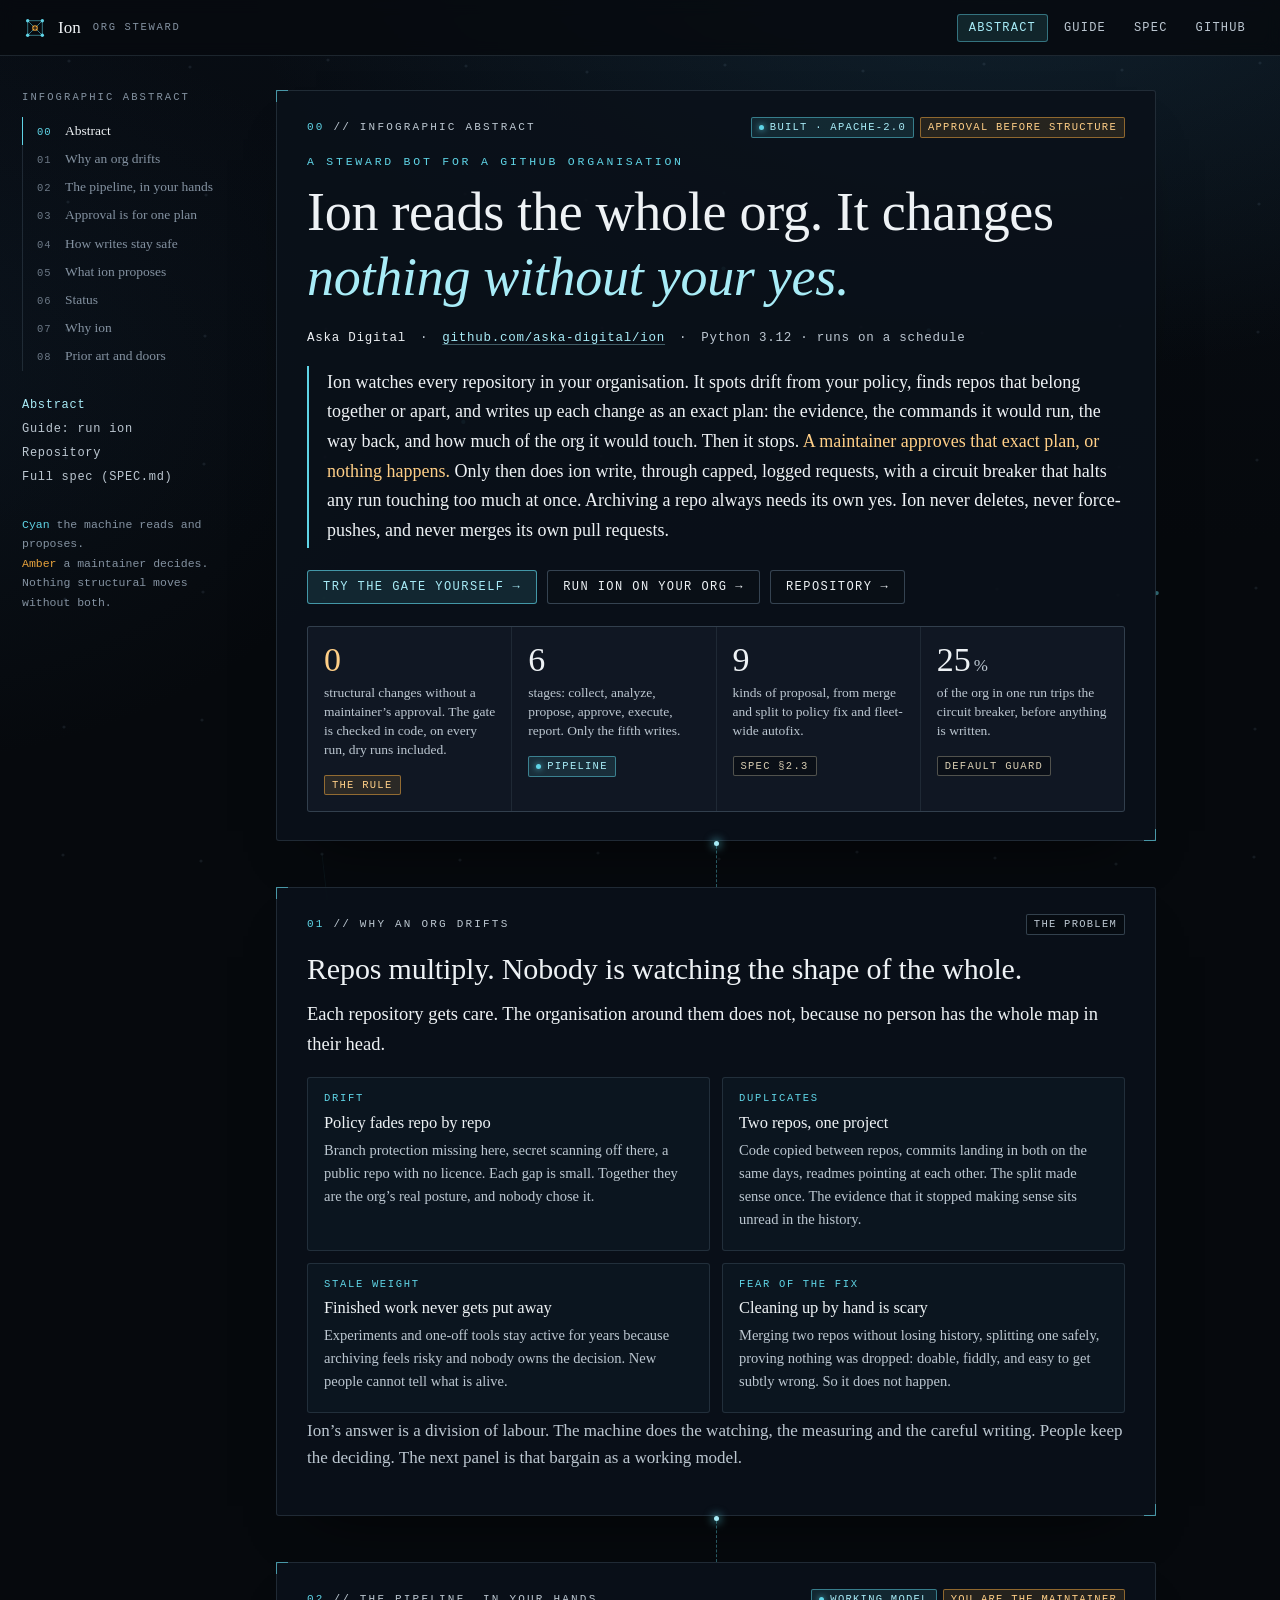
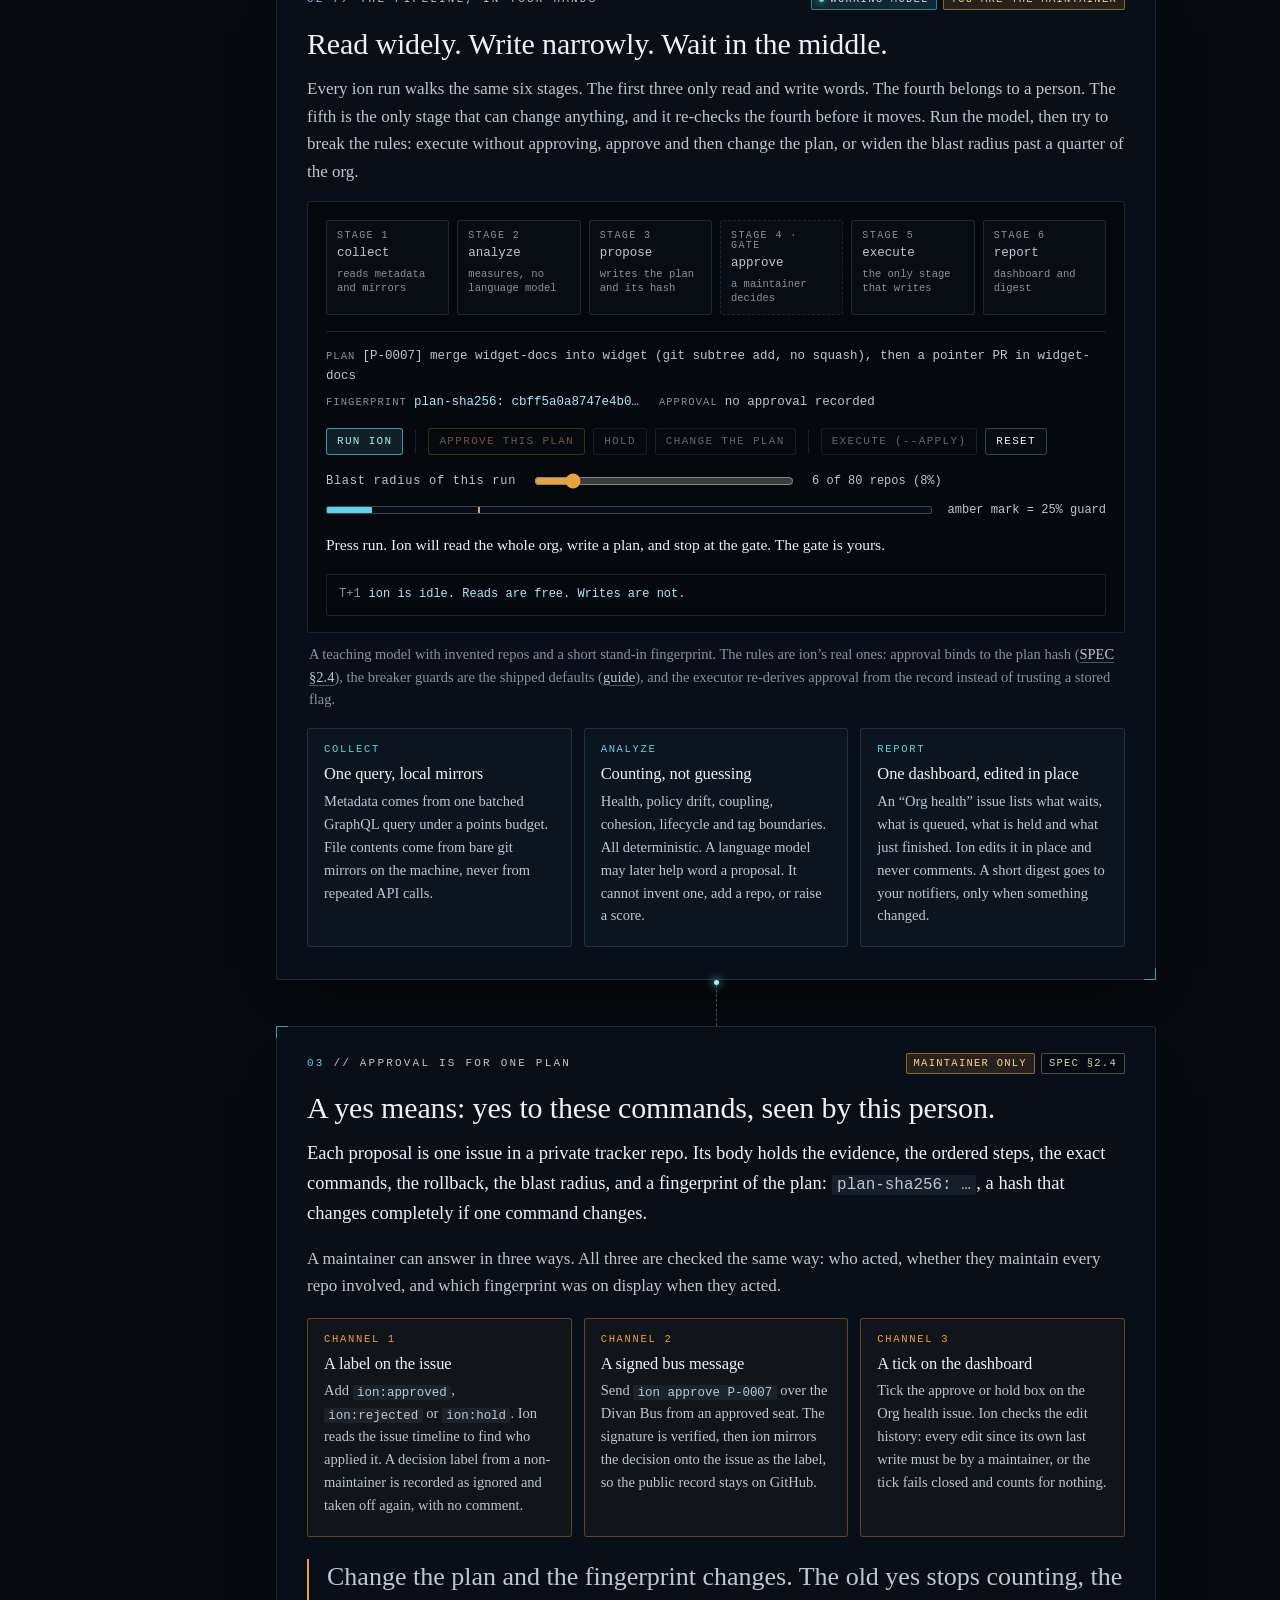
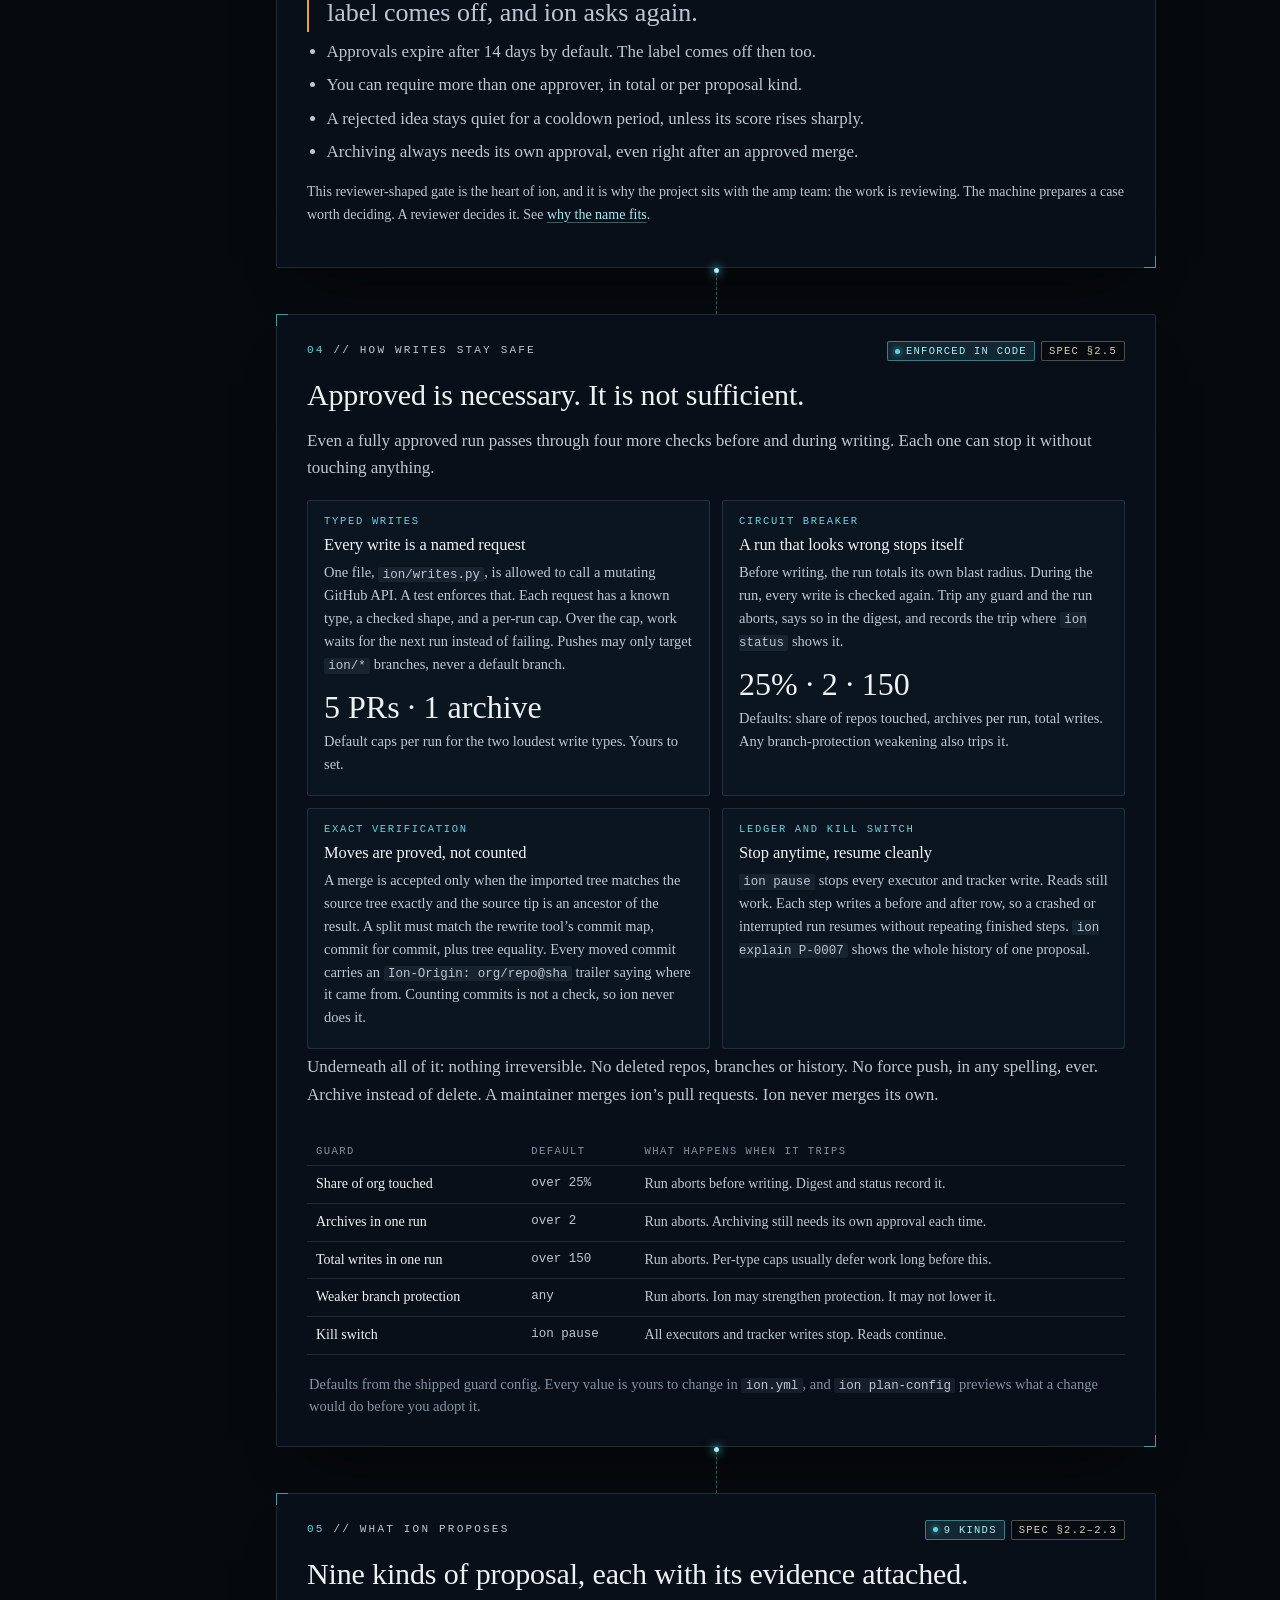
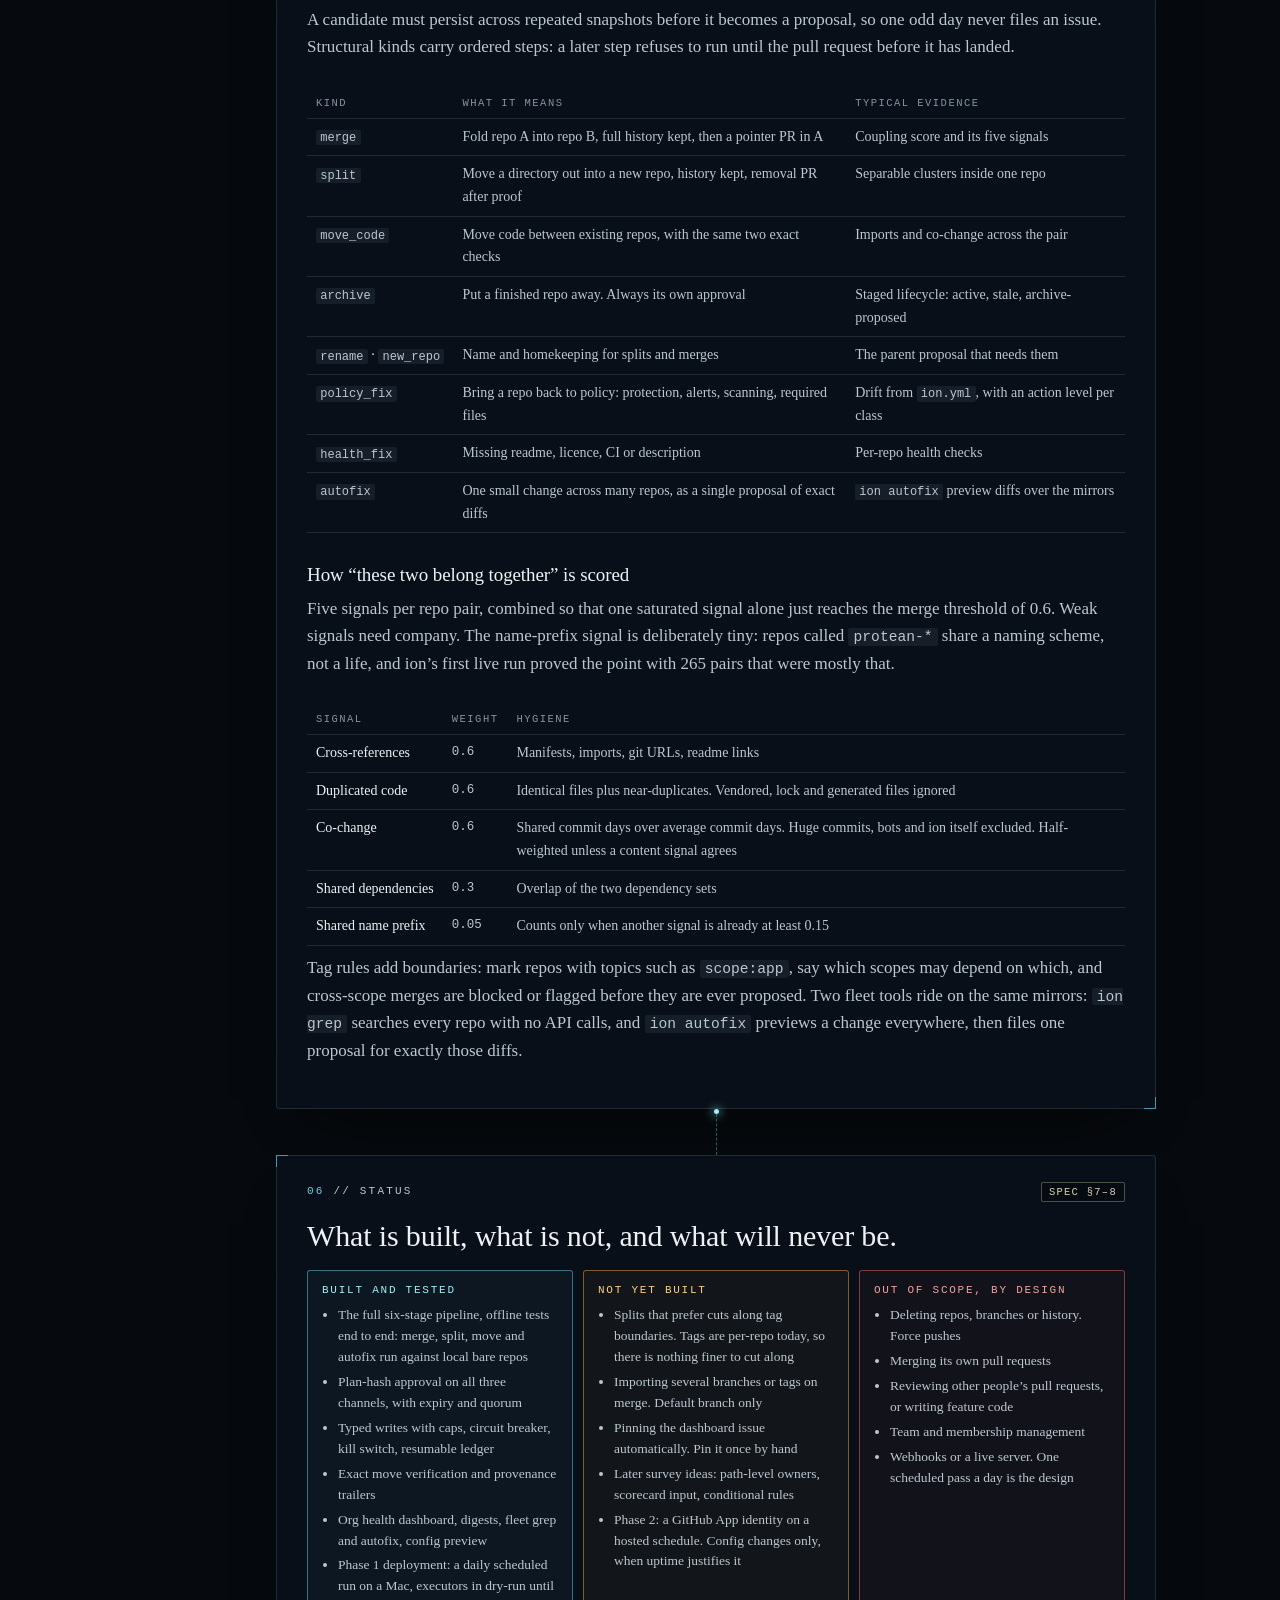
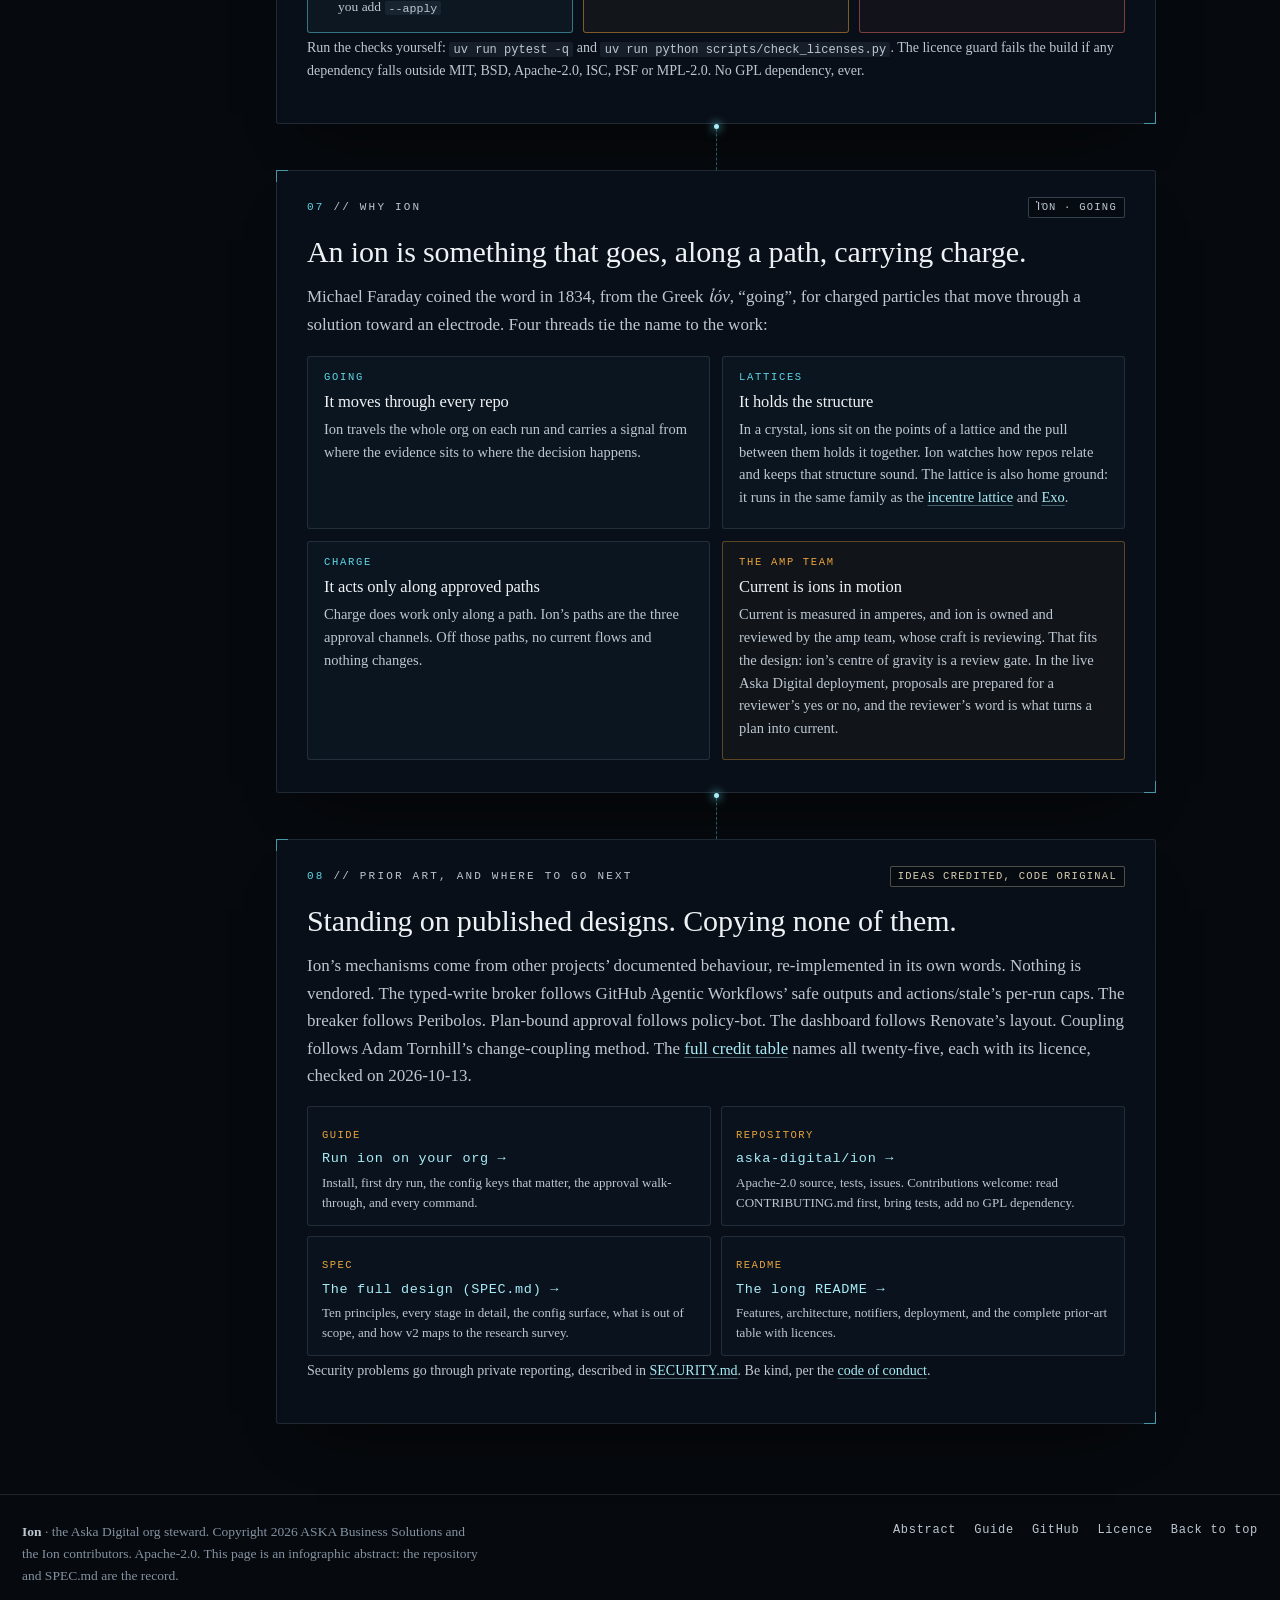
==== site/index.html @ 4c449d7b "Add the ion website and GitHub Pages deployment Infographic abstract with a working model of the app" ====
<!doctype html>
<html lang="en">
<head>
<meta charset="utf-8">
<meta name="viewport" content="width=device-width, initial-scale=1">
<title>Ion reads the whole org. It changes nothing without your yes.</title>
<meta name="description" content="Ion is a steward bot for a GitHub organisation. It watches every repo, spots drift from your policy, and proposes merges, splits and fixes as exact plans. It never changes structure without a maintainer's approval.">
<meta name="theme-color" content="#06090d">
<link rel="icon" href="favicon.svg" type="image/svg+xml">
<link rel="icon" href="favicon-32.png" type="image/png" sizes="32x32">
<link rel="apple-touch-icon" href="apple-touch-icon.png">
<link rel="canonical" href="https://aska-digital.github.io/ion/">
<meta property="og:type" content="website">
<meta property="og:site_name" content="Ion">
<meta property="og:title" content="Ion reads the whole org. It changes nothing without your yes.">
<meta property="og:description" content="A steward bot for a GitHub organisation: it proposes merges, splits and policy fixes as exact, hashed plans, and writes only after a maintainer approves that plan.">
<meta property="og:url" content="https://aska-digital.github.io/ion/">
<meta property="og:image" content="https://aska-digital.github.io/ion/og.png">
<meta property="og:image:width" content="1200">
<meta property="og:image:height" content="630">
<meta property="og:image:alt" content="A lattice of repository nodes with one amber ion at the centre, beside the words: Ion reads the whole org. It changes nothing without your yes. Below, the six stages collect, analyze, propose, approve, execute, report, with approve marked as the maintainer's gate.">
<meta name="twitter:card" content="summary_large_image">
<meta name="twitter:title" content="Ion reads the whole org. It changes nothing without your yes.">
<meta name="twitter:description" content="A steward bot for a GitHub organisation: exact hashed plans, maintainer approval, capped writes, a circuit breaker.">
<meta name="twitter:image" content="https://aska-digital.github.io/ion/og.png">
<meta name="twitter:image:alt" content="A lattice of repository nodes with one amber ion at the centre, beside the words: Ion reads the whole org. It changes nothing without your yes. Below, the six stages collect, analyze, propose, approve, execute, report, with approve marked as the maintainer's gate.">
<script>document.documentElement.className += ' js';</script>
<link rel="stylesheet" href="style.css">
</head>
<body>
<canvas id="lattice" aria-hidden="true"></canvas>
<a class="skip" href="#main">Skip to content</a>
<header class="top"><div class="bar">
  <a class="brand" href="index.html" aria-label="Ion, home">
    <svg width="26" height="26" viewBox="0 0 64 64" aria-hidden="true"><g stroke="#5fd4e6" stroke-width="2.4"><path d="M14 14h36M14 50h36M14 14v36M50 14v36M14 14l18 18M50 14L32 32M14 50l18-18M50 50L32 32" opacity=".55"/></g><g fill="#5fd4e6"><circle cx="14" cy="14" r="4.2"/><circle cx="50" cy="14" r="4.2"/><circle cx="14" cy="50" r="4.2"/><circle cx="50" cy="50" r="4.2"/></g><circle cx="32" cy="32" r="7" fill="#e8a33d"/><path d="M32 27.6v8.8M27.6 32h8.8" stroke="#06090d" stroke-width="2.6" stroke-linecap="round"/></svg>
    <span>Ion</span><small>Org steward</small>
  </a>
  <nav aria-label="Main"><ul>
    <li><a href="index.html" aria-current="page">Abstract</a></li>
    <li><a href="guide.html">Guide</a></li>
    <li><a href="https://github.com/aska-digital/ion/blob/main/SPEC.md">Spec</a></li>
    <li><a href="https://github.com/aska-digital/ion">GitHub</a></li>
  </ul></nav>
</div></header>

<div class="layout">
<aside class="index" data-title="Infographic abstract" data-page="abstract" aria-label="Section index"></aside>
<main id="main" tabindex="-1">

<!-- 00 ABSTRACT -->
<section class="panel hero" id="abstract" data-idx="00" data-short="Abstract">
  <div class="plabel"><b><span class="k">00</span> // Infographic abstract</b><span class="tags"><span class="tag t-built">Built · Apache-2.0</span><span class="tag t-hum">Approval before structure</span></span></div>
  <p class="eyebrow">A steward bot for a GitHub organisation</p>
  <h1>Ion reads the whole org. It changes <em>nothing without your yes.</em></h1>
  <div class="byline"><span class="who">Aska Digital</span><span aria-hidden="true">&middot;</span><a href="https://github.com/aska-digital/ion">github.com/aska-digital/ion</a><span aria-hidden="true">&middot;</span><span>Python 3.12 · runs on a schedule</span></div>
  <p class="abstract">Ion watches every repository in your organisation. It spots drift from your policy, finds repos that belong together or apart, and writes up each change as an exact plan: the evidence, the commands it would run, the way back, and how much of the org it would touch. Then it stops. <span class="hum">A maintainer approves that exact plan, or nothing happens.</span> Only then does ion write, through capped, logged requests, with a circuit breaker that halts any run touching too much at once. Archiving a repo always needs its own yes. Ion never deletes, never force-pushes, and never merges its own pull requests.</p>
  <div class="cta">
    <a class="btn primary" href="#pipeline">Try the gate yourself <span class="arr" aria-hidden="true">&rarr;</span></a>
    <a class="btn" href="guide.html">Run ion on your org <span class="arr" aria-hidden="true">&rarr;</span></a>
    <a class="btn" href="https://github.com/aska-digital/ion">Repository <span class="arr" aria-hidden="true">&rarr;</span></a>
  </div>
  <div class="stats" aria-label="Ion in numbers">
    <div class="stat hl"><div class="v">0</div><div class="l">structural changes without a maintainer&rsquo;s approval. The gate is checked in code, on every run, dry runs included.</div><div class="src"><span class="tag t-hum">The rule</span></div></div>
    <div class="stat"><div class="v">6</div><div class="l">stages: collect, analyze, propose, approve, execute, report. Only the fifth writes.</div><div class="src"><span class="tag t-built">Pipeline</span></div></div>
    <div class="stat"><div class="v">9</div><div class="l">kinds of proposal, from merge and split to policy fix and fleet-wide autofix.</div><div class="src"><span class="tag t-spec">SPEC §2.3</span></div></div>
    <div class="stat"><div class="v">25<small>%</small></div><div class="l">of the org in one run trips the circuit breaker, before anything is written.</div><div class="src"><span class="tag t-spec">Default guard</span></div></div>
  </div>
</section>
<div class="link" aria-hidden="true"><i></i></div>

<!-- 01 PROBLEM -->
<section class="panel reveal" id="problem" data-idx="01" data-short="Why an org drifts">
  <div class="plabel"><b><span class="k">01</span> // Why an org drifts</b><span class="tags"><span class="tag">The problem</span></span></div>
  <h2>Repos multiply. Nobody is watching the shape of the whole.</h2>
  <p class="lede">Each repository gets care. The organisation around them does not, because no person has the whole map in their head.</p>
  <div class="cards">
    <article class="card"><p class="ck">Drift</p><h3>Policy fades repo by repo</h3><p>Branch protection missing here, secret scanning off there, a public repo with no licence. Each gap is small. Together they are the org&rsquo;s real posture, and nobody chose it.</p></article>
    <article class="card"><p class="ck">Duplicates</p><h3>Two repos, one project</h3><p>Code copied between repos, commits landing in both on the same days, readmes pointing at each other. The split made sense once. The evidence that it stopped making sense sits unread in the history.</p></article>
    <article class="card"><p class="ck">Stale weight</p><h3>Finished work never gets put away</h3><p>Experiments and one-off tools stay active for years because archiving feels risky and nobody owns the decision. New people cannot tell what is alive.</p></article>
    <article class="card"><p class="ck">Fear of the fix</p><h3>Cleaning up by hand is scary</h3><p>Merging two repos without losing history, splitting one safely, proving nothing was dropped: doable, fiddly, and easy to get subtly wrong. So it does not happen.</p></article>
  </div>
  <p>Ion&rsquo;s answer is a division of labour. The machine does the watching, the measuring and the careful writing. People keep the deciding. The next panel is that bargain as a working model.</p>
</section>
<div class="link" aria-hidden="true"><i></i></div>

<!-- 02 PIPELINE -->
<section class="panel reveal" id="pipeline" data-idx="02" data-short="The pipeline, in your hands">
  <div class="plabel"><b><span class="k">02</span> // The pipeline, in your hands</b><span class="tags"><span class="tag t-built">Working model</span><span class="tag t-hum">You are the maintainer</span></span></div>
  <h2>Read widely. Write narrowly. Wait in the middle.</h2>
  <p>Every ion run walks the same six stages. The first three only read and write words. The fourth belongs to a person. The fifth is the only stage that can change anything, and it re-checks the fourth before it moves. Run the model, then try to break the rules: execute without approving, approve and then change the plan, or widen the blast radius past a quarter of the org.</p>

  <div class="sim" id="sim">
    <div class="stages" role="img" aria-label="Six stages: collect, analyze, propose, approve (the maintainer's gate), execute, report.">
      <div class="stage"><div class="sn">Stage 1</div><div class="st-name">collect</div><div class="ss" data-idle="reads metadata and mirrors">reads metadata and mirrors</div></div>
      <div class="stage"><div class="sn">Stage 2</div><div class="st-name">analyze</div><div class="ss" data-idle="measures, no language model">measures, no language model</div></div>
      <div class="stage"><div class="sn">Stage 3</div><div class="st-name">propose</div><div class="ss" data-idle="writes the plan and its hash">writes the plan and its hash</div></div>
      <div class="stage gate"><div class="sn">Stage 4 · gate</div><div class="st-name">approve</div><div class="ss" data-idle="a maintainer decides">a maintainer decides</div></div>
      <div class="stage"><div class="sn">Stage 5</div><div class="st-name">execute</div><div class="ss" data-idle="the only stage that writes">the only stage that writes</div></div>
      <div class="stage"><div class="sn">Stage 6</div><div class="st-name">report</div><div class="ss" data-idle="dashboard and digest">dashboard and digest</div></div>
    </div>

    <div class="planline">
      <span><b>Plan</b><span id="sim-plan">none yet</span></span>
    </div>
    <div class="planline" style="border-top:0;margin-top:6px;padding-top:0">
      <span><b>Fingerprint</b><span class="hash" id="sim-hash">plan-sha256: …</span></span>
      <span><b>Approval</b><span id="sim-approved">no approval recorded</span></span>
    </div>

    <div class="controls">
      <button class="btn primary small" type="button" id="b-run">Run ion</button>
      <span class="sep" aria-hidden="true"></span>
      <button class="btn hum small" type="button" id="b-approve">Approve this plan</button>
      <button class="btn small" type="button" id="b-hold">Hold</button>
      <button class="btn small" type="button" id="b-replan">Change the plan</button>
      <span class="sep" aria-hidden="true"></span>
      <button class="btn small" type="button" id="b-execute">Execute (--apply)</button>
      <button class="btn small" type="button" id="b-reset">Reset</button>
    </div>

    <div class="blast">
      <label for="sim-blast">Blast radius of this run</label>
      <input type="range" id="sim-blast" min="1" max="40" step="1" value="6" aria-describedby="sim-blastval">
      <span id="sim-blastval">6 of 80 repos (8%)</span>
      <div class="meter" id="sim-meter" role="img" aria-label="Meter: share of the org this run would touch. The amber mark is the 25 percent circuit-breaker guard."><i id="sim-meterfill"></i><span class="mark" style="left:25%"></span></div>
      <span>amber mark = 25% guard</span>
    </div>

    <p class="verdict" id="sim-verdict" aria-live="polite"></p>
    <div class="log" id="sim-log" aria-label="Model run log"></div>
  </div>
  <p class="cap">A teaching model with invented repos and a short stand-in fingerprint. The rules are ion&rsquo;s real ones: approval binds to the plan hash (<a href="https://github.com/aska-digital/ion/blob/main/SPEC.md">SPEC §2.4</a>), the breaker guards are the shipped defaults (<a href="guide.html#config">guide</a>), and the executor re-derives approval from the record instead of trusting a stored flag.</p>

  <div class="cards c3">
    <article class="card"><p class="ck">Collect</p><h3>One query, local mirrors</h3><p>Metadata comes from one batched GraphQL query under a points budget. File contents come from bare git mirrors on the machine, never from repeated API calls.</p></article>
    <article class="card"><p class="ck">Analyze</p><h3>Counting, not guessing</h3><p>Health, policy drift, coupling, cohesion, lifecycle and tag boundaries. All deterministic. A language model may later help word a proposal. It cannot invent one, add a repo, or raise a score.</p></article>
    <article class="card"><p class="ck">Report</p><h3>One dashboard, edited in place</h3><p>An &ldquo;Org health&rdquo; issue lists what waits, what is queued, what is held and what just finished. Ion edits it in place and never comments. A short digest goes to your notifiers, only when something changed.</p></article>
  </div>
</section>
<div class="link" aria-hidden="true"><i></i></div>

<!-- 03 APPROVAL -->
<section class="panel reveal" id="approval" data-idx="03" data-short="Approval is for one plan">
  <div class="plabel"><b><span class="k">03</span> // Approval is for one plan</b><span class="tags"><span class="tag t-hum">Maintainer only</span><span class="tag t-spec">SPEC §2.4</span></span></div>
  <h2>A yes means: yes to these commands, seen by this person.</h2>
  <p class="lede">Each proposal is one issue in a private tracker repo. Its body holds the evidence, the ordered steps, the exact commands, the rollback, the blast radius, and a fingerprint of the plan: <code>plan-sha256: …</code>, a hash that changes completely if one command changes.</p>
  <p>A maintainer can answer in three ways. All three are checked the same way: who acted, whether they maintain every repo involved, and which fingerprint was on display when they acted.</p>
  <div class="cards c3">
    <article class="card hum"><p class="ck">Channel 1</p><h3>A label on the issue</h3><p>Add <code>ion:approved</code>, <code>ion:rejected</code> or <code>ion:hold</code>. Ion reads the issue timeline to find who applied it. A decision label from a non-maintainer is recorded as ignored and taken off again, with no comment.</p></article>
    <article class="card hum"><p class="ck">Channel 2</p><h3>A signed bus message</h3><p>Send <code>ion approve P-0007</code> over the Divan Bus from an approved seat. The signature is verified, then ion mirrors the decision onto the issue as the label, so the public record stays on GitHub.</p></article>
    <article class="card hum"><p class="ck">Channel 3</p><h3>A tick on the dashboard</h3><p>Tick the approve or hold box on the Org health issue. Ion checks the edit history: every edit since its own last write must be by a maintainer, or the tick fails closed and counts for nothing.</p></article>
  </div>
  <p class="pull">Change the plan and the fingerprint changes. The old yes stops counting, the label comes off, and ion asks again.</p>
  <ul class="plain">
    <li>Approvals expire after 14 days by default. The label comes off then too.</li>
    <li>You can require more than one approver, in total or per proposal kind.</li>
    <li>A rejected idea stays quiet for a cooldown period, unless its score rises sharply.</li>
    <li>Archiving always needs its own approval, even right after an approved merge.</li>
  </ul>
  <p class="note">This reviewer-shaped gate is the heart of ion, and it is why the project sits with the amp team: the work is reviewing. The machine prepares a case worth deciding. A reviewer decides it. See <a href="#name">why the name fits</a>.</p>
</section>
<div class="link" aria-hidden="true"><i></i></div>

<!-- 04 SAFETY -->
<section class="panel reveal" id="safety" data-idx="04" data-short="How writes stay safe">
  <div class="plabel"><b><span class="k">04</span> // How writes stay safe</b><span class="tags"><span class="tag t-built">Enforced in code</span><span class="tag t-spec">SPEC §2.5</span></span></div>
  <h2>Approved is necessary. It is not sufficient.</h2>
  <p>Even a fully approved run passes through four more checks before and during writing. Each one can stop it without touching anything.</p>
  <div class="cards">
    <article class="card"><p class="ck">Typed writes</p><h3>Every write is a named request</h3><p>One file, <code>ion/writes.py</code>, is allowed to call a mutating GitHub API. A test enforces that. Each request has a known type, a checked shape, and a per-run cap. Over the cap, work waits for the next run instead of failing. Pushes may only target <code>ion/*</code> branches, never a default branch.</p><p class="big">5 PRs · 1 archive</p><p>Default caps per run for the two loudest write types. Yours to set.</p></article>
    <article class="card"><p class="ck">Circuit breaker</p><h3>A run that looks wrong stops itself</h3><p>Before writing, the run totals its own blast radius. During the run, every write is checked again. Trip any guard and the run aborts, says so in the digest, and records the trip where <code>ion status</code> shows it.</p><p class="big">25% · 2 · 150</p><p>Defaults: share of repos touched, archives per run, total writes. Any branch-protection weakening also trips it.</p></article>
    <article class="card"><p class="ck">Exact verification</p><h3>Moves are proved, not counted</h3><p>A merge is accepted only when the imported tree matches the source tree exactly and the source tip is an ancestor of the result. A split must match the rewrite tool&rsquo;s commit map, commit for commit, plus tree equality. Every moved commit carries an <code>Ion-Origin: org/repo@sha</code> trailer saying where it came from. Counting commits is not a check, so ion never does it.</p></article>
    <article class="card"><p class="ck">Ledger and kill switch</p><h3>Stop anytime, resume cleanly</h3><p><code>ion pause</code> stops every executor and tracker write. Reads still work. Each step writes a before and after row, so a crashed or interrupted run resumes without repeating finished steps. <code>ion explain P-0007</code> shows the whole history of one proposal.</p></article>
  </div>
  <p>Underneath all of it: nothing irreversible. No deleted repos, branches or history. No force push, in any spelling, ever. Archive instead of delete. A maintainer merges ion&rsquo;s pull requests. Ion never merges its own.</p>
  <div class="scrollx"><table class="tb">
    <thead><tr><th>Guard</th><th>Default</th><th>What happens when it trips</th></tr></thead>
    <tbody>
      <tr><td>Share of org touched</td><td class="num">over 25%</td><td>Run aborts before writing. Digest and status record it.</td></tr>
      <tr><td>Archives in one run</td><td class="num">over 2</td><td>Run aborts. Archiving still needs its own approval each time.</td></tr>
      <tr><td>Total writes in one run</td><td class="num">over 150</td><td>Run aborts. Per-type caps usually defer work long before this.</td></tr>
      <tr><td>Weaker branch protection</td><td class="num">any</td><td>Run aborts. Ion may strengthen protection. It may not lower it.</td></tr>
      <tr><td>Kill switch</td><td class="num">ion pause</td><td>All executors and tracker writes stop. Reads continue.</td></tr>
    </tbody>
  </table></div>
  <p class="cap">Defaults from the shipped guard config. Every value is yours to change in <code>ion.yml</code>, and <code>ion plan-config</code> previews what a change would do before you adopt it.</p>
</section>
<div class="link" aria-hidden="true"><i></i></div>

<!-- 05 PROPOSALS -->
<section class="panel reveal" id="proposals" data-idx="05" data-short="What ion proposes">
  <div class="plabel"><b><span class="k">05</span> // What ion proposes</b><span class="tags"><span class="tag t-built">9 kinds</span><span class="tag t-spec">SPEC §2.2–2.3</span></span></div>
  <h2>Nine kinds of proposal, each with its evidence attached.</h2>
  <p>A candidate must persist across repeated snapshots before it becomes a proposal, so one odd day never files an issue. Structural kinds carry ordered steps: a later step refuses to run until the pull request before it has landed.</p>
  <div class="scrollx"><table class="tb">
    <thead><tr><th>Kind</th><th>What it means</th><th>Typical evidence</th></tr></thead>
    <tbody>
      <tr><td><code>merge</code></td><td>Fold repo A into repo B, full history kept, then a pointer PR in A</td><td>Coupling score and its five signals</td></tr>
      <tr><td><code>split</code></td><td>Move a directory out into a new repo, history kept, removal PR after proof</td><td>Separable clusters inside one repo</td></tr>
      <tr><td><code>move_code</code></td><td>Move code between existing repos, with the same two exact checks</td><td>Imports and co-change across the pair</td></tr>
      <tr><td><code>archive</code></td><td>Put a finished repo away. Always its own approval</td><td>Staged lifecycle: active, stale, archive-proposed</td></tr>
      <tr><td><code>rename</code> · <code>new_repo</code></td><td>Name and homekeeping for splits and merges</td><td>The parent proposal that needs them</td></tr>
      <tr><td><code>policy_fix</code></td><td>Bring a repo back to policy: protection, alerts, scanning, required files</td><td>Drift from <code>ion.yml</code>, with an action level per class</td></tr>
      <tr><td><code>health_fix</code></td><td>Missing readme, licence, CI or description</td><td>Per-repo health checks</td></tr>
      <tr><td><code>autofix</code></td><td>One small change across many repos, as a single proposal of exact diffs</td><td><code>ion autofix</code> preview diffs over the mirrors</td></tr>
    </tbody>
  </table></div>
  <h3>How &ldquo;these two belong together&rdquo; is scored</h3>
  <p>Five signals per repo pair, combined so that one saturated signal alone just reaches the merge threshold of 0.6. Weak signals need company. The name-prefix signal is deliberately tiny: repos called <code>protean-*</code> share a naming scheme, not a life, and ion&rsquo;s first live run proved the point with 265 pairs that were mostly that.</p>
  <div class="scrollx"><table class="tb">
    <thead><tr><th>Signal</th><th>Weight</th><th>Hygiene</th></tr></thead>
    <tbody>
      <tr><td>Cross-references</td><td class="num">0.6</td><td>Manifests, imports, git URLs, readme links</td></tr>
      <tr><td>Duplicated code</td><td class="num">0.6</td><td>Identical files plus near-duplicates. Vendored, lock and generated files ignored</td></tr>
      <tr><td>Co-change</td><td class="num">0.6</td><td>Shared commit days over average commit days. Huge commits, bots and ion itself excluded. Half-weighted unless a content signal agrees</td></tr>
      <tr><td>Shared dependencies</td><td class="num">0.3</td><td>Overlap of the two dependency sets</td></tr>
      <tr><td>Shared name prefix</td><td class="num">0.05</td><td>Counts only when another signal is already at least 0.15</td></tr>
    </tbody>
  </table></div>
  <p>Tag rules add boundaries: mark repos with topics such as <code>scope:app</code>, say which scopes may depend on which, and cross-scope merges are blocked or flagged before they are ever proposed. Two fleet tools ride on the same mirrors: <code>ion grep</code> searches every repo with no API calls, and <code>ion autofix</code> previews a change everywhere, then files one proposal for exactly those diffs.</p>
</section>
<div class="link" aria-hidden="true"><i></i></div>

<!-- 06 STATUS -->
<section class="panel reveal" id="status" data-idx="06" data-short="Status">
  <div class="plabel"><b><span class="k">06</span> // Status</b><span class="tags"><span class="tag t-spec">SPEC §7–8</span></span></div>
  <h2>What is built, what is not, and what will never be.</h2>
  <div class="status">
    <div class="st k"><h3>Built and tested</h3><ul>
      <li>The full six-stage pipeline, offline tests end to end: merge, split, move and autofix run against local bare repos</li>
      <li>Plan-hash approval on all three channels, with expiry and quorum</li>
      <li>Typed writes with caps, circuit breaker, kill switch, resumable ledger</li>
      <li>Exact move verification and provenance trailers</li>
      <li>Org health dashboard, digests, fleet grep and autofix, config preview</li>
      <li>Phase 1 deployment: a daily scheduled run on a Mac, executors in dry-run until you add <code>--apply</code></li>
    </ul></div>
    <div class="st o"><h3>Not yet built</h3><ul>
      <li>Splits that prefer cuts along tag boundaries. Tags are per-repo today, so there is nothing finer to cut along</li>
      <li>Importing several branches or tags on merge. Default branch only</li>
      <li>Pinning the dashboard issue automatically. Pin it once by hand</li>
      <li>Later survey ideas: path-level owners, scorecard input, conditional rules</li>
      <li>Phase 2: a GitHub App identity on a hosted schedule. Config changes only, when uptime justifies it</li>
    </ul></div>
    <div class="st n"><h3>Out of scope, by design</h3><ul>
      <li>Deleting repos, branches or history. Force pushes</li>
      <li>Merging its own pull requests</li>
      <li>Reviewing other people&rsquo;s pull requests, or writing feature code</li>
      <li>Team and membership management</li>
      <li>Webhooks or a live server. One scheduled pass a day is the design</li>
    </ul></div>
  </div>
  <p class="note">Run the checks yourself: <code>uv run pytest -q</code> and <code>uv run python scripts/check_licenses.py</code>. The licence guard fails the build if any dependency falls outside MIT, BSD, Apache-2.0, ISC, PSF or MPL-2.0. No GPL dependency, ever.</p>
</section>
<div class="link" aria-hidden="true"><i></i></div>

<!-- 07 NAME -->
<section class="panel reveal" id="name" data-idx="07" data-short="Why ion">
  <div class="plabel"><b><span class="k">07</span> // Why ion</b><span class="tags"><span class="tag"> ἰόν · going</span></span></div>
  <h2>An ion is something that goes, along a path, carrying charge.</h2>
  <p>Michael Faraday coined the word in 1834, from the Greek <em>ἰόν</em>, &ldquo;going&rdquo;, for charged particles that move through a solution toward an electrode. Four threads tie the name to the work:</p>
  <div class="cards">
    <article class="card"><p class="ck">Going</p><h3>It moves through every repo</h3><p>Ion travels the whole org on each run and carries a signal from where the evidence sits to where the decision happens.</p></article>
    <article class="card"><p class="ck">Lattices</p><h3>It holds the structure</h3><p>In a crystal, ions sit on the points of a lattice and the pull between them holds it together. Ion watches how repos relate and keeps that structure sound. The lattice is also home ground: it runs in the same family as the <a href="https://aska-digital.github.io/incentre-lattice/">incentre lattice</a> and <a href="https://github.com/aska-digital/exo">Exo</a>.</p></article>
    <article class="card"><p class="ck">Charge</p><h3>It acts only along approved paths</h3><p>Charge does work only along a path. Ion&rsquo;s paths are the three approval channels. Off those paths, no current flows and nothing changes.</p></article>
    <article class="card hum"><p class="ck">The amp team</p><h3>Current is ions in motion</h3><p>Current is measured in amperes, and ion is owned and reviewed by the amp team, whose craft is reviewing. That fits the design: ion&rsquo;s centre of gravity is a review gate. In the live Aska Digital deployment, proposals are prepared for a reviewer&rsquo;s yes or no, and the reviewer&rsquo;s word is what turns a plan into current.</p></article>
  </div>
</section>
<div class="link" aria-hidden="true"><i></i></div>

<!-- 08 CREDITS + DOORS -->
<section class="panel reveal" id="credits" data-idx="08" data-short="Prior art and doors">
  <div class="plabel"><b><span class="k">08</span> // Prior art, and where to go next</b><span class="tags"><span class="tag t-spec">Ideas credited, code original</span></span></div>
  <h2>Standing on published designs. Copying none of them.</h2>
  <p>Ion&rsquo;s mechanisms come from other projects&rsquo; documented behaviour, re-implemented in its own words. Nothing is vendored. The typed-write broker follows GitHub Agentic Workflows&rsquo; safe outputs and actions/stale&rsquo;s per-run caps. The breaker follows Peribolos. Plan-bound approval follows policy-bot. The dashboard follows Renovate&rsquo;s layout. Coupling follows Adam Tornhill&rsquo;s change-coupling method. The <a href="https://github.com/aska-digital/ion#prior-art-and-credits">full credit table</a> names all twenty-five, each with its licence, checked on 2026-10-13.</p>
  <div class="doors">
    <a class="door" href="guide.html"><span class="n">GUIDE</span><span class="t">Run ion on your org →</span><span class="d">Install, first dry run, the config keys that matter, the approval walk-through, and every command.</span></a>
    <a class="door" href="https://github.com/aska-digital/ion"><span class="n">REPOSITORY</span><span class="t">aska-digital/ion →</span><span class="d">Apache-2.0 source, tests, issues. Contributions welcome: read CONTRIBUTING.md first, bring tests, add no GPL dependency.</span></a>
    <a class="door" href="https://github.com/aska-digital/ion/blob/main/SPEC.md"><span class="n">SPEC</span><span class="t">The full design (SPEC.md) →</span><span class="d">Ten principles, every stage in detail, the config surface, what is out of scope, and how v2 maps to the research survey.</span></a>
    <a class="door" href="https://github.com/aska-digital/ion/blob/main/README.md"><span class="n">README</span><span class="t">The long README →</span><span class="d">Features, architecture, notifiers, deployment, and the complete prior-art table with licences.</span></a>
  </div>
  <p class="note">Security problems go through private reporting, described in <a href="https://github.com/aska-digital/ion/blob/main/SECURITY.md">SECURITY.md</a>. Be kind, per the <a href="https://github.com/aska-digital/ion/blob/main/CODE_OF_CONDUCT.md">code of conduct</a>.</p>
</section>

</main>
</div>

<footer class="foot"><div class="in">
  <div>
    <p><strong style="color:var(--ink2)">Ion</strong> · the Aska Digital org steward. Copyright 2026 ASKA Business Solutions and the Ion contributors. Apache-2.0. This page is an infographic abstract: the repository and SPEC.md are the record.</p>
    <p id="buildstamp" style="margin-top:8px"></p>
  </div>
  <nav aria-label="Footer">
    <a href="index.html">Abstract</a>
    <a href="guide.html">Guide</a>
    <a href="https://github.com/aska-digital/ion">GitHub</a>
    <a href="https://github.com/aska-digital/ion/blob/main/LICENSE">Licence</a>
    <a href="#abstract">Back to top</a>
  </nav>
</div></footer>

<script src="shell.js" defer></script>
<script src="sim.js" defer></script>
</body>
</html>
---- site/style.css ----
/* Ion: a steward bot for a GitHub organisation.
   Plain CSS, no build step, no web fonts. A system serif carries the prose,
   system mono carries data, labels and code. Two colours do the explaining:
   cyan is the machine's signal, amber is the maintainer's hand. Current only
   flows where the two meet. */
:root {
  --bg0: #06090d;
  --bg1: #0a1017;
  --panel: rgba(11, 17, 26, 0.90);
  --panel2: rgba(15, 23, 34, 0.94);
  --well: #05080c;
  --line: rgba(148, 178, 205, 0.16);
  --line2: rgba(148, 178, 205, 0.32);
  --ink: #eef2f5;
  --ink2: #bcc7d1;
  --dim: #8492a1;
  --sig: #5fd4e6;
  --sig-hi: #a8ecf7;
  --sig-lo: rgba(95, 212, 230, 0.12);
  --hum: #e8a33d;
  --hum-hi: #ffcf87;
  --hum-lo: rgba(232, 163, 61, 0.13);
  --ok: #5fce8a;
  --stop: #e66a5f;
  --serif: "Iowan Old Style", "Charter", "Bitstream Charter", "Palatino Linotype", Palatino, "Book Antiqua", Georgia, serif;
  --mono: ui-monospace, "SF Mono", SFMono-Regular, Menlo, Consolas, "Liberation Mono", monospace;
  --radius: 3px;
  --head-h: 56px;
  color-scheme: dark;
}
*, *::before, *::after { box-sizing: border-box; }
html { -webkit-text-size-adjust: 100%; scroll-padding-top: calc(var(--head-h) + 16px); }
body {
  margin: 0;
  font: 17px/1.62 var(--serif);
  color: var(--ink);
  background: var(--bg0);
  background-image:
    radial-gradient(1100px 640px at 78% -8%, rgba(38, 84, 110, 0.30), transparent 70%),
    radial-gradient(820px 560px at -12% 42%, rgba(24, 48, 72, 0.26), transparent 70%),
    linear-gradient(180deg, #080d14 0%, var(--bg0) 60%);
  background-attachment: fixed;
  min-height: 100vh;
  text-rendering: optimizeLegibility;
}
#lattice { position: fixed; inset: 0; width: 100%; height: 100%; z-index: -1; pointer-events: none; opacity: 0.55; }

a { color: var(--sig-hi); text-decoration: underline; text-decoration-color: rgba(168, 236, 247, 0.35); text-underline-offset: 3px; }
a:hover { text-decoration-color: var(--sig-hi); }
:focus-visible { outline: 2px solid var(--sig); outline-offset: 2px; border-radius: 2px; }
code { font: 0.86em var(--mono); color: var(--ink2); background: rgba(148, 178, 205, 0.09); padding: 0.05em 0.35em; border-radius: 2px; }
strong { font-weight: 600; }
h1, h2, h3 { font-weight: 500; letter-spacing: -0.005em; line-height: 1.2; }
h1 { font-size: clamp(32px, 5.4vw, 54px); margin: 0.2em 0 0.35em; }
h2 { font-size: clamp(23px, 3vw, 30px); margin: 0 0 0.45em; }
h3 { font-size: 19px; margin: 1.2em 0 0.4em; }
p { margin: 0 0 0.9em; }
.sr { position: absolute !important; width: 1px; height: 1px; overflow: hidden; clip: rect(0 0 0 0); white-space: nowrap; }
.mono { font-family: var(--mono); }
.muted { color: var(--dim); }
.skip { position: absolute; left: -999px; top: 8px; z-index: 100; background: var(--ink); color: var(--bg0); padding: 8px 12px; font: 14px var(--mono); }
.skip:focus { left: 8px; }

/* ---------- Header ---------- */
header.top {
  position: sticky; top: 0; z-index: 30; height: var(--head-h);
  background: rgba(6, 10, 15, 0.84);
  -webkit-backdrop-filter: blur(8px); backdrop-filter: blur(8px);
  border-bottom: 1px solid var(--line);
}
header.top .bar { max-width: 1280px; margin: 0 auto; height: 100%; padding: 0 22px; display: flex; align-items: center; gap: 22px; }
.brand { display: flex; align-items: center; gap: 10px; color: var(--ink); text-decoration: none; font: 500 17px/1 var(--serif); white-space: nowrap; }
.brand svg { flex: none; }
.brand small { font: 10.5px/1 var(--mono); letter-spacing: 0.16em; color: var(--dim); text-transform: uppercase; margin-left: 2px; }
header.top nav { margin-left: auto; }
header.top nav ul { list-style: none; display: flex; gap: 4px; margin: 0; padding: 0; }
header.top nav a { display: block; padding: 7px 11px; font: 12px/1 var(--mono); letter-spacing: 0.1em; text-transform: uppercase; color: var(--ink2); text-decoration: none; border: 1px solid transparent; border-radius: var(--radius); }
header.top nav a:hover { color: var(--ink); border-color: var(--line2); }
header.top nav a[aria-current="page"] { color: var(--sig-hi); border-color: rgba(95, 212, 230, 0.45); background: var(--sig-lo); }

/* ---------- Layout with side index ---------- */
.layout { max-width: 1280px; margin: 0 auto; padding: 34px 22px 60px; display: grid; grid-template-columns: 210px minmax(0, 1fr); gap: 44px; }
.layout > main { min-width: 0; max-width: 880px; }
aside.index { position: relative; }
aside.index .inner { position: sticky; top: calc(var(--head-h) + 28px); }
aside.index .btn.index-toggle { display: none; }
.index h2 { font: 10.5px/1.4 var(--mono); letter-spacing: 0.2em; color: var(--dim); text-transform: uppercase; margin: 0 0 12px; }
.index ol { list-style: none; margin: 0; padding: 0; border-left: 1px solid var(--line); }
.index li a { display: flex; gap: 10px; align-items: baseline; padding: 5px 0 5px 14px; margin-left: -1px; border-left: 1px solid transparent; color: var(--dim); text-decoration: none; font: 13.5px/1.35 var(--serif); transition: color 0.2s, border-color 0.2s; }
.index li a .n { font: 10.5px/1 var(--mono); color: rgba(132, 146, 161, 0.8); letter-spacing: 0.08em; min-width: 18px; }
.index li a:hover { color: var(--ink); }
.index li a.on { color: var(--ink); border-left-color: var(--sig); }
.index li a.on .n { color: var(--sig); }
.index .sub { margin-top: 22px; }
.index .sub a { display: block; padding: 3px 0; font: 12px/1.5 var(--mono); letter-spacing: 0.06em; color: var(--ink2); text-decoration: none; }
.index .sub a:hover { color: var(--sig-hi); }
.index .sub a[aria-current="page"] { color: var(--sig-hi); }
.index .key { margin-top: 26px; font: 11.5px/1.7 var(--mono); color: var(--dim); }
.index .key b { font-weight: 400; }
.index .key .ks { color: var(--sig); }
.index .key .kh { color: var(--hum); }

/* ---------- Panels: the infographic abstract ---------- */
.panel {
  position: relative; background: var(--panel); border: 1px solid var(--line); border-radius: var(--radius);
  padding: 26px 30px 28px; box-shadow: 0 30px 60px -40px rgba(0, 0, 0, 0.9);
}
.panel::before, .panel::after { content: ""; position: absolute; width: 12px; height: 12px; border: 1px solid var(--sig); opacity: 0.65; pointer-events: none; }
.panel::before { left: -1px; top: -1px; border-right: 0; border-bottom: 0; }
.panel::after { right: -1px; bottom: -1px; border-left: 0; border-top: 0; }
.js .reveal { opacity: 0; transform: translateY(18px); transition: opacity 0.8s ease, transform 0.8s cubic-bezier(0.2, 0.7, 0.2, 1); }
.js .reveal.in { opacity: 1; transform: none; }
.js .reveal.done { transition: none; }
.plabel { display: flex; justify-content: space-between; align-items: center; gap: 10px 14px; flex-wrap: wrap; margin: 0 0 16px; font: 11px/1.4 var(--mono); letter-spacing: 0.2em; text-transform: uppercase; color: var(--dim); }
.plabel b { font-weight: 400; color: var(--ink2); }
.plabel b .k { color: var(--sig); }
.plabel .tags { display: flex; gap: 6px; flex-wrap: wrap; }
.lede { font-size: 18.5px; line-height: 1.6; color: var(--ink); }
.panel p { color: var(--ink2); }
.panel p.lede { color: var(--ink); }

/* connector between panels: a dashed path with one travelling ion */
.link { position: relative; height: 46px; }
.link::before { content: ""; position: absolute; left: 50%; top: 0; bottom: 0; border-left: 1px dashed rgba(95, 212, 230, 0.4); }
.link i { position: absolute; left: 50%; top: 0; width: 5px; height: 5px; margin-left: -2px; border-radius: 50%; background: var(--sig-hi); box-shadow: 0 0 8px 2px rgba(95, 212, 230, 0.55); animation: ionflow 2.8s cubic-bezier(0.45, 0, 0.55, 1) infinite; }
@keyframes ionflow { 0% { top: 0; opacity: 0; } 15% { opacity: 1; } 85% { opacity: 1; } 100% { top: 100%; opacity: 0; } }

/* ---------- Tags: say what kind of claim each panel makes ---------- */
.tag { display: inline-flex; align-items: center; gap: 6px; font: 10.5px/1 var(--mono); letter-spacing: 0.12em; text-transform: uppercase; color: var(--ink2); border: 1px solid var(--line2); padding: 4px 7px; border-radius: 2px; white-space: nowrap; background: rgba(5, 8, 12, 0.5); }
.tag.t-built { color: var(--sig-hi); border-color: rgba(95, 212, 230, 0.5); background: var(--sig-lo); }
.tag.t-built::before { content: ""; width: 5px; height: 5px; border-radius: 50%; background: var(--sig); box-shadow: 0 0 6px var(--sig); animation: pulse 2.4s ease-in-out infinite; }
.tag.t-hum { color: var(--hum-hi); border-color: rgba(232, 163, 61, 0.55); background: var(--hum-lo); }
.tag.t-plan { color: var(--ink2); border-style: dashed; }
.tag.t-spec { color: #d8cdb2; border-color: rgba(216, 205, 178, 0.35); }
@keyframes pulse { 0%, 100% { opacity: 0.45; } 50% { opacity: 1; } }

/* ---------- Hero ---------- */
.hero .eyebrow { font: 11.5px/1.4 var(--mono); letter-spacing: 0.24em; color: var(--sig); text-transform: uppercase; margin: 0; }
.hero h1 { max-width: 16em; }
.hero h1 em { font-style: italic; color: var(--sig-hi); }
.hero .byline { display: flex; flex-wrap: wrap; align-items: center; gap: 10px 14px; margin: 0 0 18px; font: 12.5px/1.5 var(--mono); letter-spacing: 0.06em; color: var(--ink2); }
.hero .byline .who { color: var(--ink); }
.hero .abstract { border-left: 2px solid var(--sig); padding: 2px 0 2px 18px; margin: 0 0 22px; font-size: 18px; line-height: 1.65; color: var(--ink); }
.hero .abstract .hum { color: var(--hum-hi); }
.cta { display: flex; flex-wrap: wrap; gap: 10px; margin: 20px 0 6px; }
.btn, a.btn {
  display: inline-flex; align-items: center; gap: 8px; padding: 10px 15px; font: 12px/1 var(--mono); letter-spacing: 0.12em; text-transform: uppercase;
  color: var(--ink); text-decoration: none; border: 1px solid var(--line2); border-radius: var(--radius); background: rgba(10, 16, 24, 0.7); cursor: pointer;
  transition: border-color 0.2s, background 0.2s, color 0.2s;
}
.btn:hover { border-color: var(--sig); color: var(--sig-hi); }
.btn.primary { border-color: rgba(95, 212, 230, 0.65); background: var(--sig-lo); color: var(--sig-hi); }
.btn.primary:hover { background: rgba(95, 212, 230, 0.22); }
.btn.hum { border-color: rgba(232, 163, 61, 0.6); color: var(--hum-hi); }
.btn.hum:hover { border-color: var(--hum); background: var(--hum-lo); color: var(--hum-hi); }
.btn .arr { transition: transform 0.2s; }
.btn:hover .arr { transform: translateX(3px); }
.btn:disabled { opacity: 0.4; cursor: default; }
.btn.small { padding: 7px 10px; font-size: 11px; }
.btn[aria-pressed="true"] { border-color: var(--hum); background: var(--hum-lo); color: var(--hum-hi); }

.stats { display: grid; grid-template-columns: repeat(auto-fit, minmax(150px, 1fr)); gap: 1px; background: var(--line); border: 1px solid var(--line); border-radius: var(--radius); margin: 22px 0 0; overflow: hidden; }
.stat { background: var(--panel2); padding: 14px 16px 15px; min-width: 0; }
.stat .v { font: 400 clamp(26px, 3.6vw, 34px)/1.1 var(--serif); color: var(--ink); font-variant-numeric: tabular-nums lining-nums; }
.stat .v small { font-size: 0.5em; color: var(--ink2); margin-left: 3px; }
.stat .l { font-size: 13.5px; line-height: 1.4; color: var(--ink2); margin-top: 6px; }
.stat .src { margin-top: 9px; }
.stat.hl .v { color: var(--hum-hi); }

/* ---------- Figures ---------- */
.fig { position: relative; border: 1px solid var(--line); border-radius: var(--radius); background: var(--well); overflow: hidden; margin: 6px 0 0; }
.fig canvas { display: block; width: 100%; touch-action: manipulation; }
.fig .corner { position: absolute; left: 10px; top: 8px; font: 10.5px/1.35 var(--mono); letter-spacing: 0.14em; text-transform: uppercase; color: var(--dim); pointer-events: none; z-index: 2; }
.fig .corner.r { left: auto; right: 10px; text-align: right; }
.cap { font-size: 14.5px; line-height: 1.55; color: var(--dim) !important; margin: 10px 2px 0; }
.cap a { color: var(--ink2); }
.readout { display: flex; flex-wrap: wrap; gap: 6px 18px; font: 12px/1.5 var(--mono); color: var(--ink2); margin: 12px 0 0; }
.readout span b { font-weight: 400; color: var(--dim); margin-right: 6px; letter-spacing: 0.08em; text-transform: uppercase; font-size: 10.5px; }

/* ---------- Cards, tables, lists ---------- */
.cards { display: grid; grid-template-columns: 1fr 1fr; gap: 12px; margin: 18px 0 4px; }
.cards.c3 { grid-template-columns: repeat(3, 1fr); }
.card { border: 1px solid var(--line); background: rgba(95, 212, 230, 0.03); padding: 14px 16px 6px; min-width: 0; border-radius: var(--radius); }
.card.hum { border-color: rgba(232, 163, 61, 0.35); background: rgba(232, 163, 61, 0.035); }
.card .ck { font: 10.5px/1.3 var(--mono); letter-spacing: 0.16em; text-transform: uppercase; color: var(--sig); margin: 0 0 7px; }
.card.hum .ck { color: var(--hum); }
.card h3 { margin: 0 0 6px; font-size: 16.5px; }
.card p { font-size: 14.5px; line-height: 1.58; }
.card .big { font: 400 clamp(24px, 3.4vw, 32px)/1.15 var(--serif); color: var(--ink); margin: 0 0 4px; font-variant-numeric: tabular-nums; }
table.tb { width: 100%; border-collapse: collapse; margin: 14px 0 8px; font-size: 14px; }
table.tb th, table.tb td { text-align: left; padding: 7px 9px; border-bottom: 1px solid var(--line); vertical-align: top; }
table.tb th { font: 10.5px/1.3 var(--mono); letter-spacing: 0.14em; text-transform: uppercase; color: var(--dim); font-weight: 400; }
table.tb td { color: var(--ink2); }
table.tb td:first-child { color: var(--ink); white-space: nowrap; }
table.tb .num { font-family: var(--mono); font-size: 12.5px; white-space: nowrap; }
.scrollx { overflow-x: auto; }
ul.plain { margin: 0 0 0.9em; padding-left: 1.15em; color: var(--ink2); }
ul.plain li { margin-bottom: 0.35em; }
ol.steps { margin: 0 0 0.9em; padding-left: 1.4em; color: var(--ink2); }
ol.steps li { margin-bottom: 0.6em; }
ol.steps li::marker { font-family: var(--mono); font-size: 0.8em; color: var(--sig); }
pre.code { background: var(--well); border: 1px solid var(--line); border-radius: var(--radius); padding: 14px 16px; overflow-x: auto; font: 13px/1.6 var(--mono); color: var(--ink2); margin: 10px 0 14px; }
pre.code .cm { color: var(--dim); }
pre.code .hl { color: var(--hum-hi); }
.pull { font-size: clamp(20px, 3vw, 26px); line-height: 1.4; color: var(--ink); border-left: 2px solid var(--hum); padding-left: 18px; margin: 22px 0 6px; }
.note { font-size: 14px; color: var(--dim); }

/* ---------- The pipeline simulator ---------- */
.sim { border: 1px solid var(--line); border-radius: var(--radius); background: var(--well); padding: 18px 18px 16px; margin: 8px 0 0; }
.sim .stages { display: grid; grid-template-columns: repeat(6, 1fr); gap: 8px; }
.stage { border: 1px solid var(--line); border-radius: var(--radius); padding: 10px 10px 9px; min-width: 0; background: rgba(11, 17, 26, 0.6); transition: border-color 0.3s, background 0.3s; }
.stage .sn { font: 10px/1 var(--mono); letter-spacing: 0.14em; color: var(--dim); text-transform: uppercase; }
.stage .st-name { font: 12.5px/1.25 var(--mono); color: var(--ink2); margin-top: 5px; word-break: break-word; }
.stage .ss { font: 10.5px/1.35 var(--mono); color: var(--dim); margin-top: 6px; min-height: 2.7em; }
.stage.active { border-color: var(--sig); background: var(--sig-lo); }
.stage.active .st-name { color: var(--sig-hi); }
.stage.done { border-color: rgba(95, 206, 138, 0.45); }
.stage.done .ss { color: var(--ok); }
.stage.gate { border-style: dashed; }
.stage.gate.active { border-color: var(--hum); background: var(--hum-lo); border-style: solid; }
.stage.gate.active .st-name { color: var(--hum-hi); }
.stage.blocked { border-color: var(--stop); }
.stage.blocked .ss { color: var(--stop); }
.sim .planline { display: flex; flex-wrap: wrap; gap: 8px 20px; align-items: baseline; margin: 16px 0 0; padding-top: 14px; border-top: 1px solid var(--line); font: 12.5px/1.6 var(--mono); color: var(--ink2); }
.sim .planline b { font-weight: 400; color: var(--dim); font-size: 10.5px; letter-spacing: 0.1em; text-transform: uppercase; margin-right: 7px; }
.sim .hash { color: var(--sig-hi); word-break: break-all; }
.sim .hash.stale { color: var(--stop); text-decoration: line-through; }
.sim .controls { display: flex; flex-wrap: wrap; gap: 8px; margin: 16px 0 0; align-items: center; }
.sim .controls .sep { width: 1px; align-self: stretch; background: var(--line); margin: 2px 4px; }
.sim .blast { display: flex; flex-wrap: wrap; gap: 10px 16px; align-items: center; margin: 16px 0 0; font: 12px/1.5 var(--mono); color: var(--ink2); }
.sim .blast label { letter-spacing: 0.06em; }
.sim input[type="range"] { accent-color: var(--hum); width: min(260px, 60vw); }
.sim .meter { flex: 1 1 180px; height: 8px; border: 1px solid var(--line2); border-radius: 2px; position: relative; overflow: hidden; background: rgba(11, 17, 26, 0.8); }
.sim .meter i { position: absolute; left: 0; top: 0; bottom: 0; background: var(--sig); transition: width 0.25s, background 0.25s; }
.sim .meter.over i { background: var(--stop); }
.sim .meter .mark { position: absolute; top: -2px; bottom: -2px; width: 2px; background: var(--hum); }
.sim .log { margin: 16px 0 0; border: 1px solid var(--line); border-radius: var(--radius); background: rgba(5, 8, 12, 0.7); padding: 10px 12px; font: 12px/1.65 var(--mono); color: var(--ink2); max-height: 168px; overflow-y: auto; }
.sim .log p { margin: 0; }
.sim .log .t { color: var(--dim); margin-right: 8px; }
.sim .log .ok { color: var(--ok); }
.sim .log .no { color: var(--stop); }
.sim .log .hu { color: var(--hum-hi); }
.sim .log .si { color: var(--sig-hi); }
.sim .verdict { margin: 14px 0 0; font-size: 15.5px; line-height: 1.55; color: var(--ink); min-height: 1.6em; }

/* ---------- Status and doors ---------- */
.status { display: grid; grid-template-columns: repeat(3, 1fr); gap: 10px; margin: 16px 0 4px; }
.st { border: 1px solid; padding: 12px 14px 6px; min-width: 0; border-radius: var(--radius); }
.st.k { border-color: rgba(95, 212, 230, 0.5); background: rgba(95, 212, 230, 0.045); }
.st.n { border-color: rgba(230, 106, 95, 0.5); background: rgba(230, 106, 95, 0.045); }
.st.o { border-color: rgba(232, 163, 61, 0.5); background: rgba(232, 163, 61, 0.045); }
.st h3 { margin: 0 0 8px; font: 11px/1.3 var(--mono); letter-spacing: 0.16em; text-transform: uppercase; }
.st.k h3 { color: var(--sig-hi); } .st.n h3 { color: #f0a49c; } .st.o h3 { color: var(--hum-hi); }
.st ul { margin: 0 0 8px; padding-left: 16px; font-size: 13.5px; line-height: 1.55; color: var(--ink2); }
.st li { margin-bottom: 4px; }
.doors { display: grid; grid-template-columns: repeat(2, 1fr); gap: 10px; margin: 16px 0 4px; }
a.door { display: block; border: 1px solid var(--line); border-radius: var(--radius); background: rgba(95, 212, 230, 0.025); padding: 12px 14px 13px; color: var(--ink); text-decoration: none; min-width: 0; transition: background 0.2s, border-color 0.2s; }
a.door:hover { background: rgba(95, 212, 230, 0.09); border-color: var(--sig); color: var(--ink); }
.door .n { font: 10.5px var(--mono); color: var(--hum); letter-spacing: 0.14em; }
.door .t { display: block; font: 13.5px/1.3 var(--mono); color: var(--sig-hi); letter-spacing: 0.05em; margin: 4px 0 5px; }
.door .d { display: block; font-size: 13px; line-height: 1.5; color: var(--ink2); }

/* ---------- Footer ---------- */
footer.foot { border-top: 1px solid var(--line); margin-top: 10px; }
footer.foot .in { max-width: 1280px; margin: 0 auto; padding: 26px 22px 40px; display: flex; flex-wrap: wrap; gap: 14px 34px; align-items: flex-start; justify-content: space-between; }
footer.foot p { font-size: 13.5px; color: var(--dim); margin: 0; max-width: 34em; }
footer.foot nav { display: flex; flex-wrap: wrap; gap: 6px 18px; font: 12px/1.6 var(--mono); letter-spacing: 0.06em; }
footer.foot nav a { color: var(--ink2); text-decoration: none; }
footer.foot nav a:hover { color: var(--sig-hi); }
#buildstamp { font: 11px/1.5 var(--mono); color: var(--dim); letter-spacing: 0.06em; }

/* ---------- Narrow screens ---------- */
@media (max-width: 960px) {
  .layout { grid-template-columns: 1fr; gap: 18px; padding-top: 20px; }
  .layout > main { max-width: none; }
  aside.index .inner { position: static; }
  aside.index .btn.index-toggle { display: inline-flex; }
  .index .collapsible { display: none; }
  .index.open .collapsible { display: block; }
  .cards, .cards.c3, .status, .doors { grid-template-columns: 1fr; }
  .sim .stages { grid-template-columns: repeat(3, 1fr); }
  .panel { padding: 20px 18px 22px; }
  header.top .bar { gap: 12px; padding: 0 14px; }
  .brand small { display: none; }
  header.top nav a { padding: 7px 8px; }
}
@media (max-width: 560px) {
  .sim .stages { grid-template-columns: repeat(2, 1fr); }
  body { font-size: 16px; }
}

/* ---------- Motion off on request ---------- */
@media (prefers-reduced-motion: reduce) {
  *, *::before, *::after { animation-duration: 0.001s !important; animation-iteration-count: 1 !important; transition-duration: 0.001s !important; }
  .js .reveal { opacity: 1; transform: none; }
  .link i { display: none; }
  html { scroll-behavior: auto; }
}
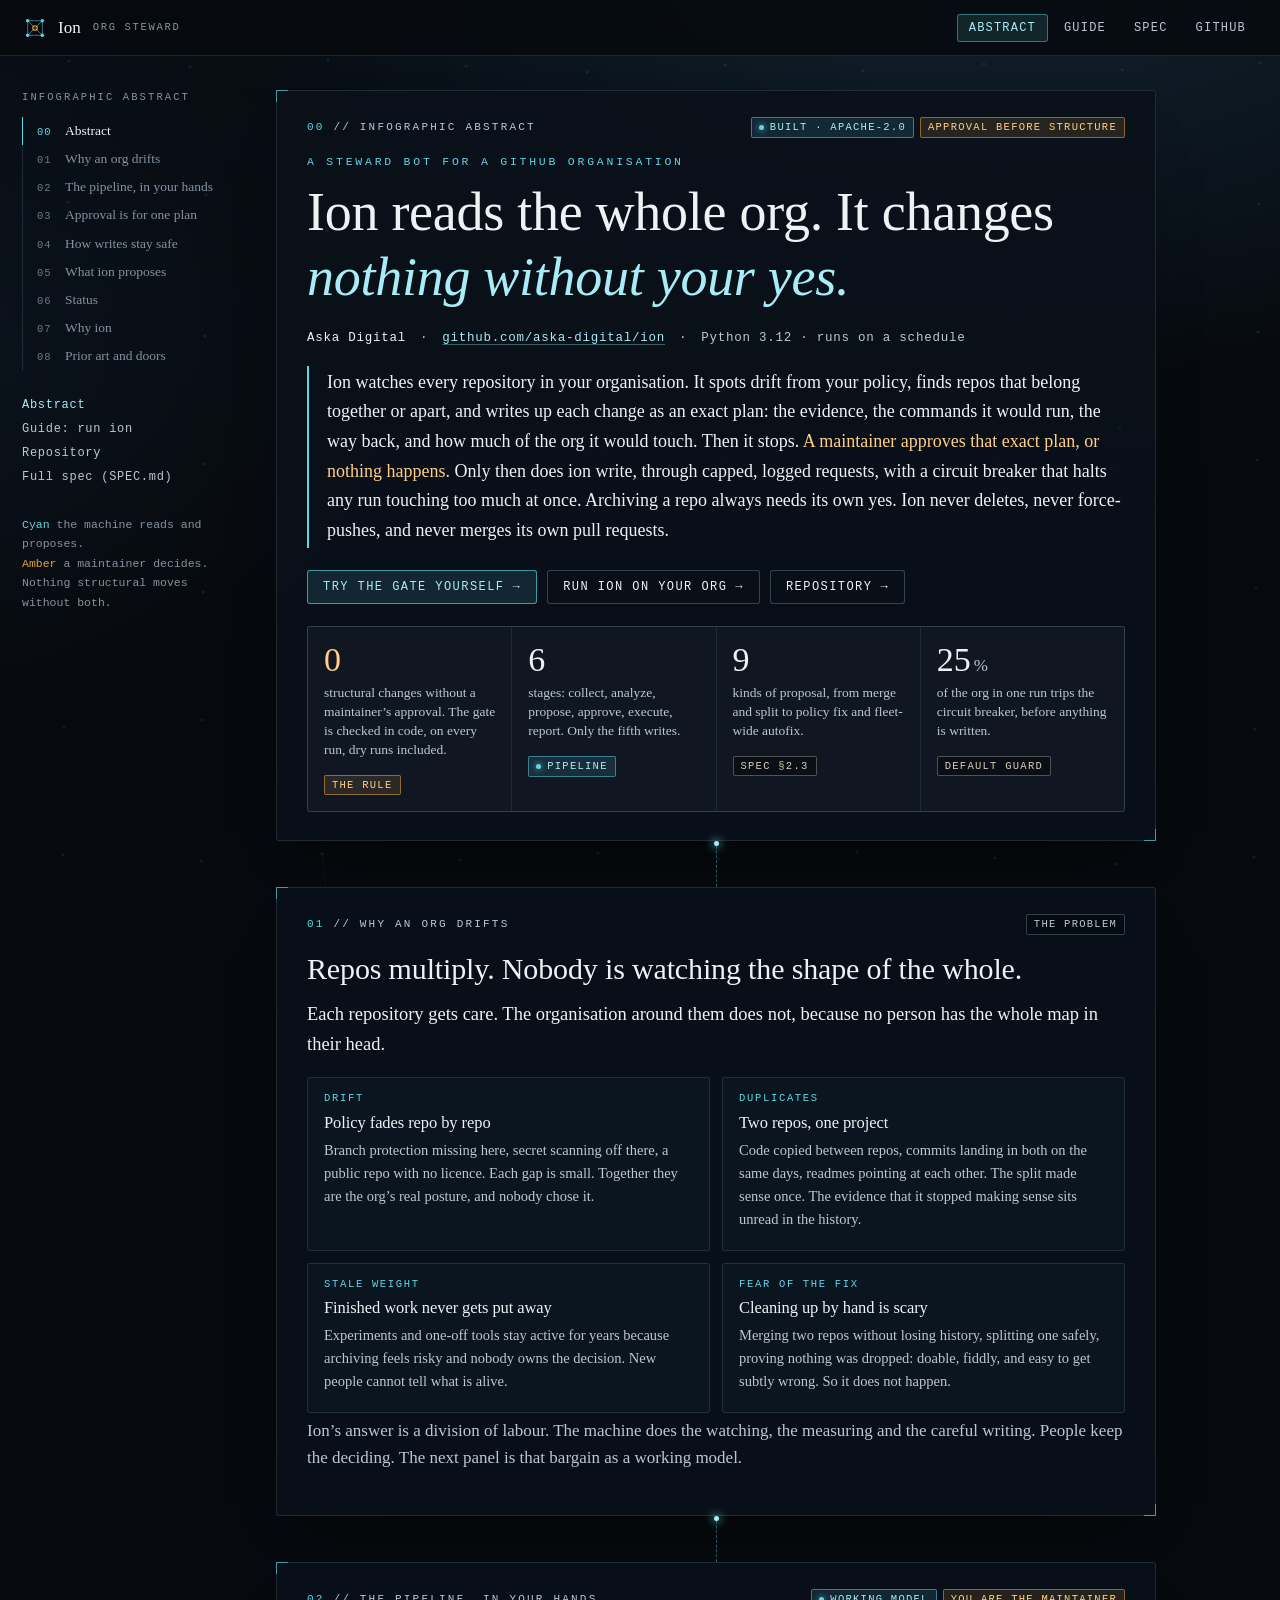
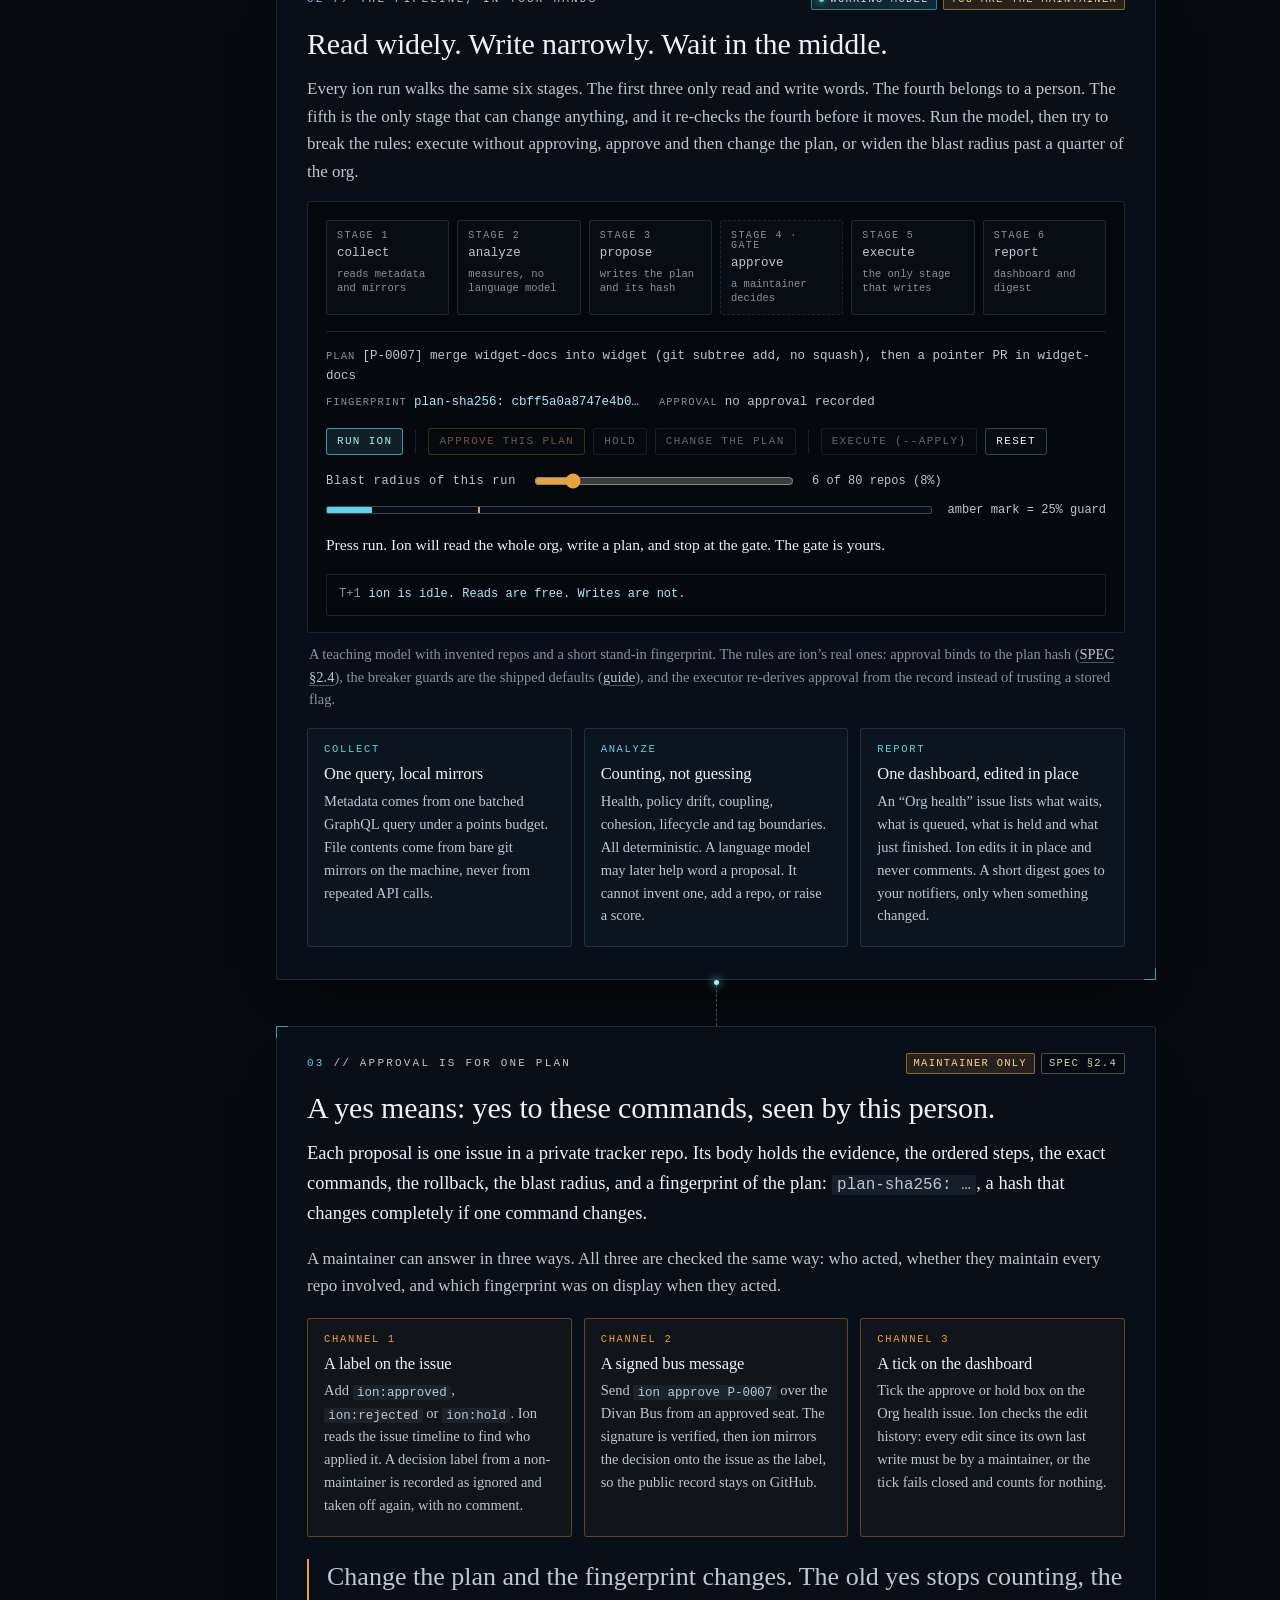
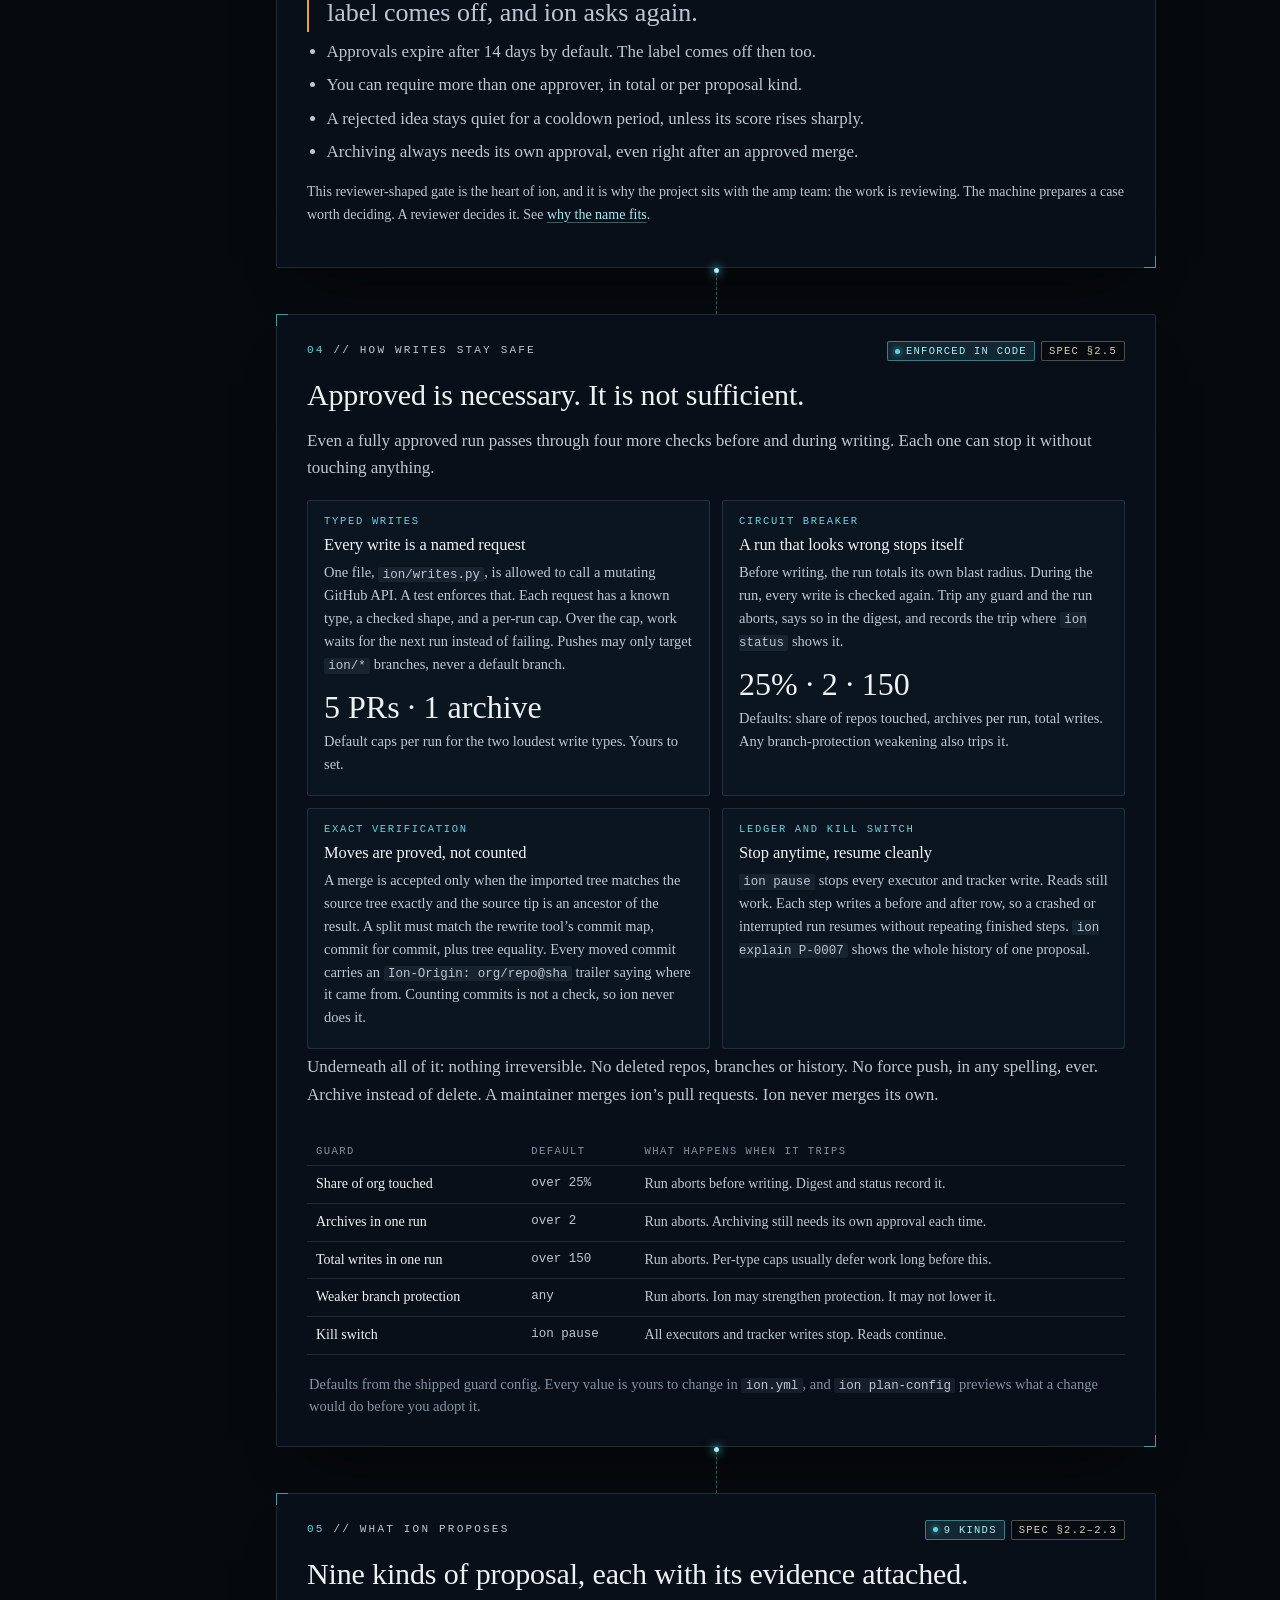
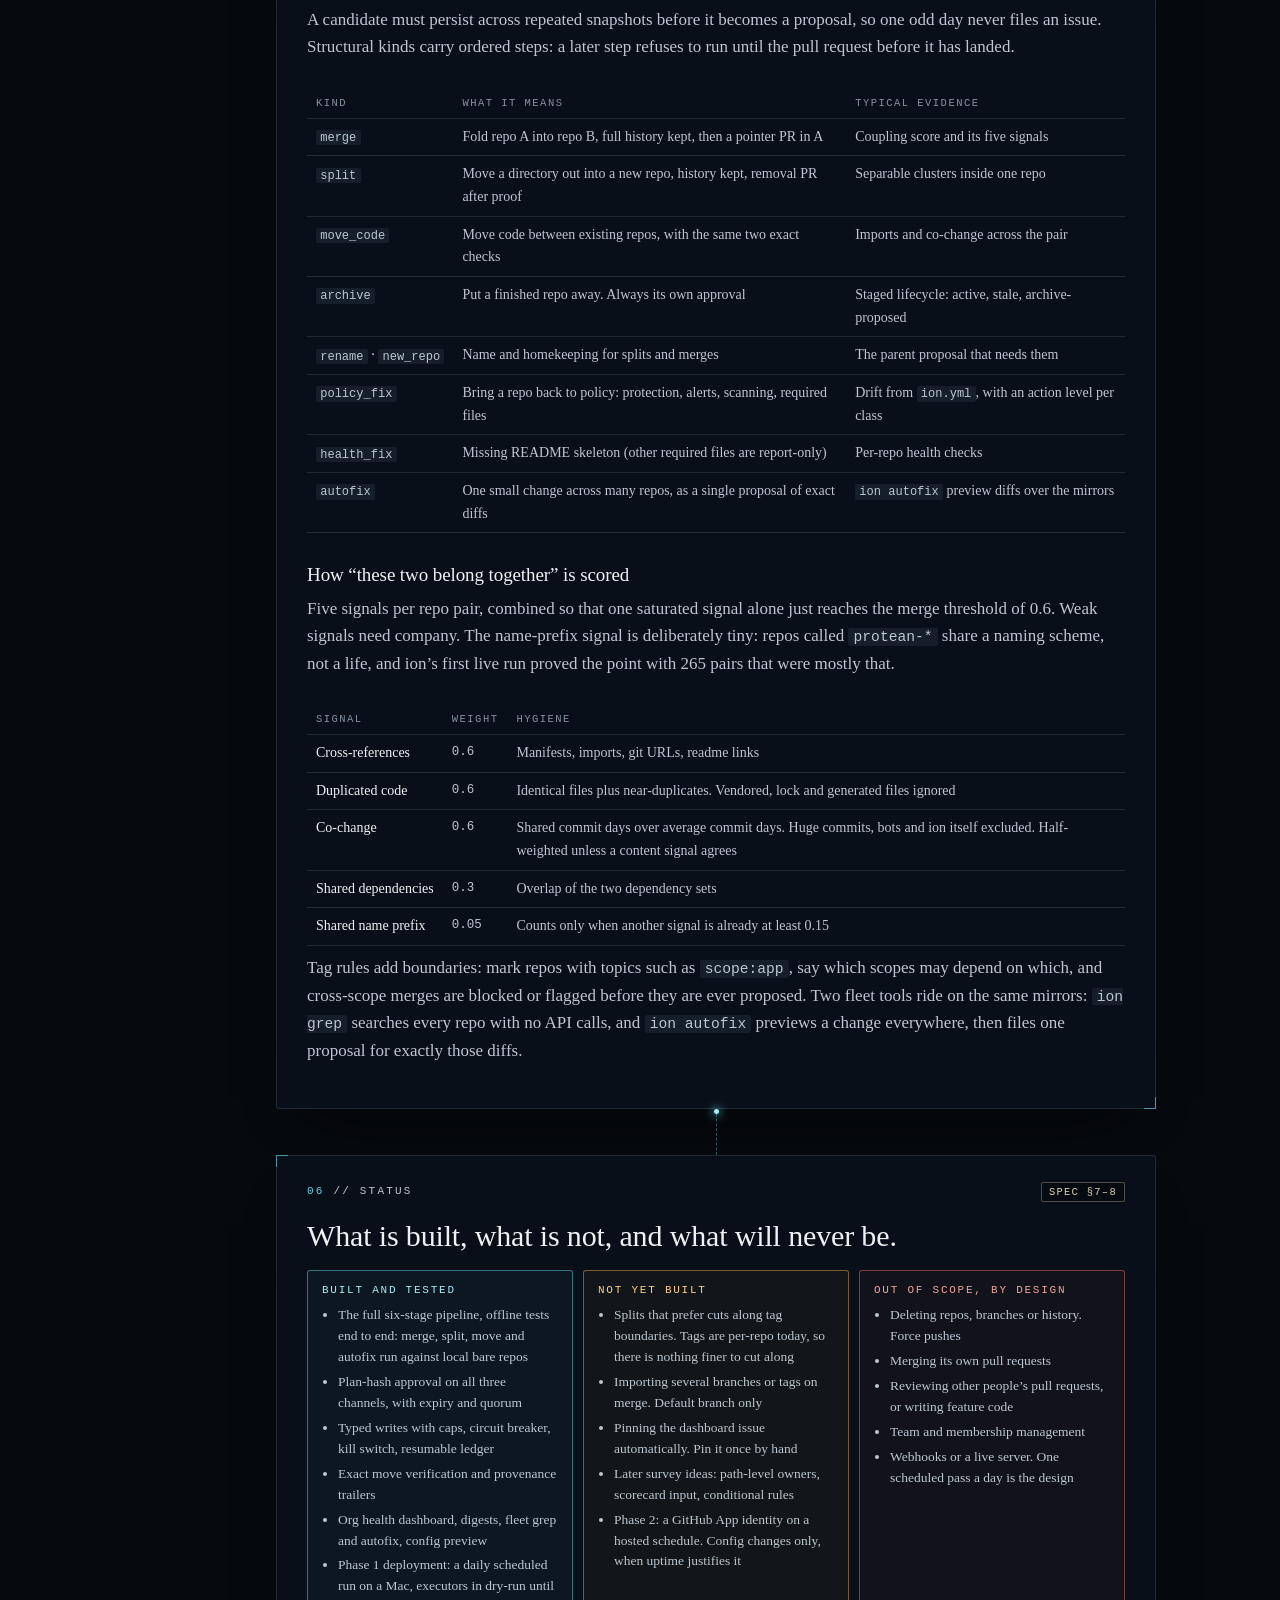
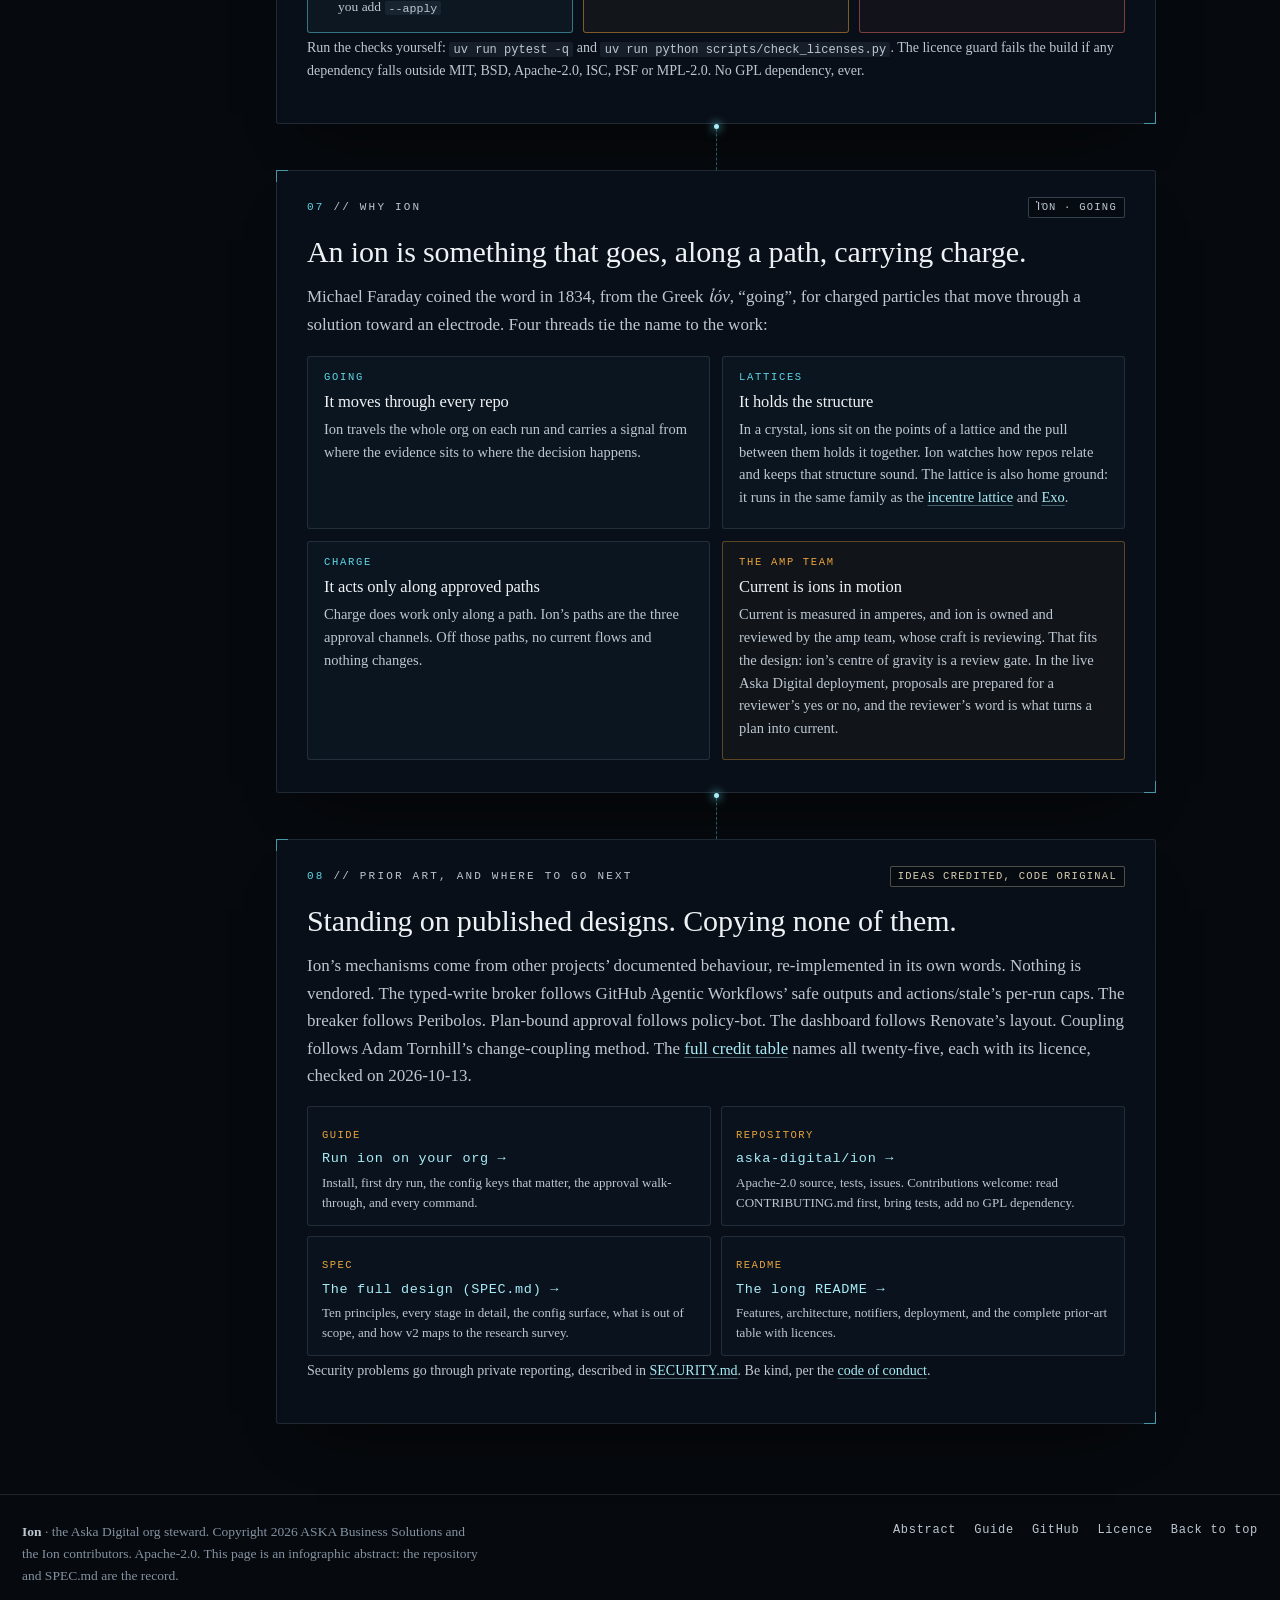
==== commit 6f9c6cb9: "Document report-only handling of non-README required files" ====
--- a/site/index.html
+++ b/site/index.html
@@ -201,7 +201,7 @@
       <tr><td><code>archive</code></td><td>Put a finished repo away. Always its own approval</td><td>Staged lifecycle: active, stale, archive-proposed</td></tr>
       <tr><td><code>rename</code> · <code>new_repo</code></td><td>Name and homekeeping for splits and merges</td><td>The parent proposal that needs them</td></tr>
       <tr><td><code>policy_fix</code></td><td>Bring a repo back to policy: protection, alerts, scanning, required files</td><td>Drift from <code>ion.yml</code>, with an action level per class</td></tr>
-      <tr><td><code>health_fix</code></td><td>Missing readme, licence, CI or description</td><td>Per-repo health checks</td></tr>
+      <tr><td><code>health_fix</code></td><td>Missing README skeleton (other required files are report-only)</td><td>Per-repo health checks</td></tr>
       <tr><td><code>autofix</code></td><td>One small change across many repos, as a single proposal of exact diffs</td><td><code>ion autofix</code> preview diffs over the mirrors</td></tr>
     </tbody>
   </table></div>
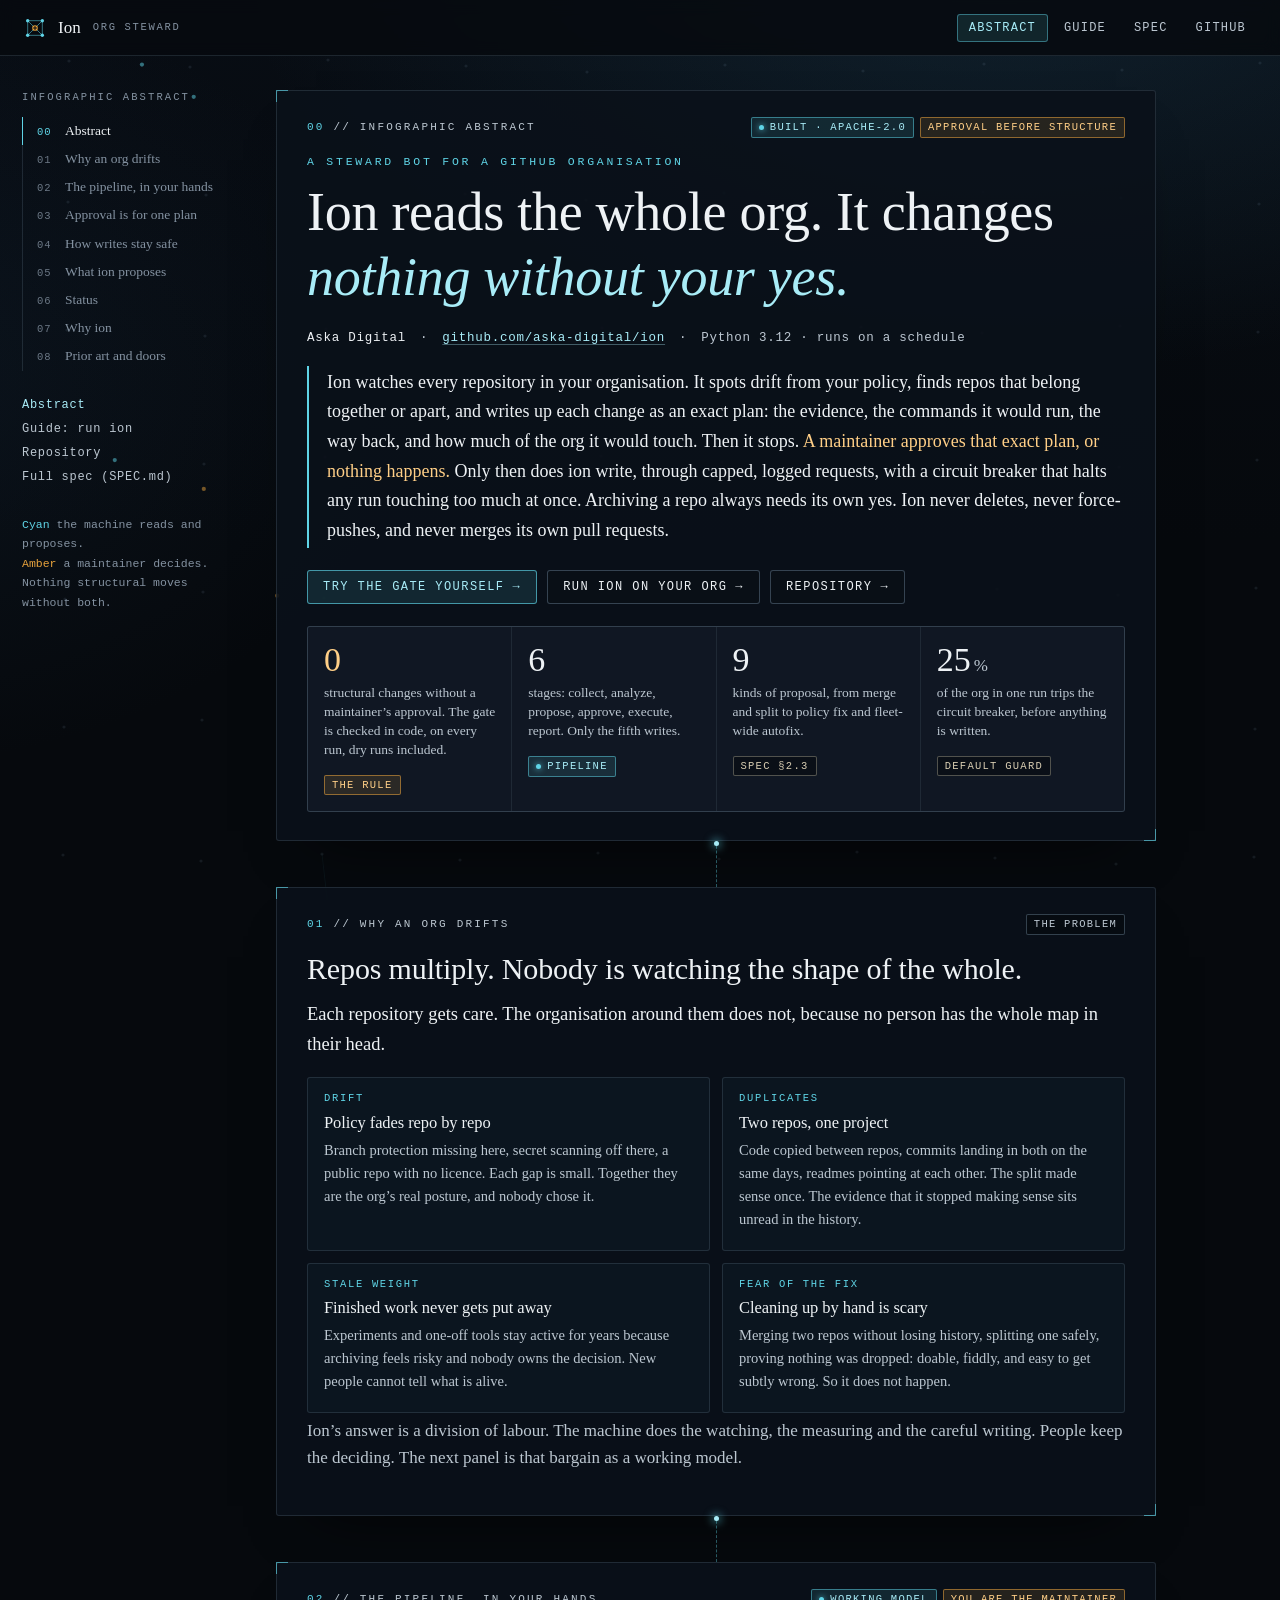
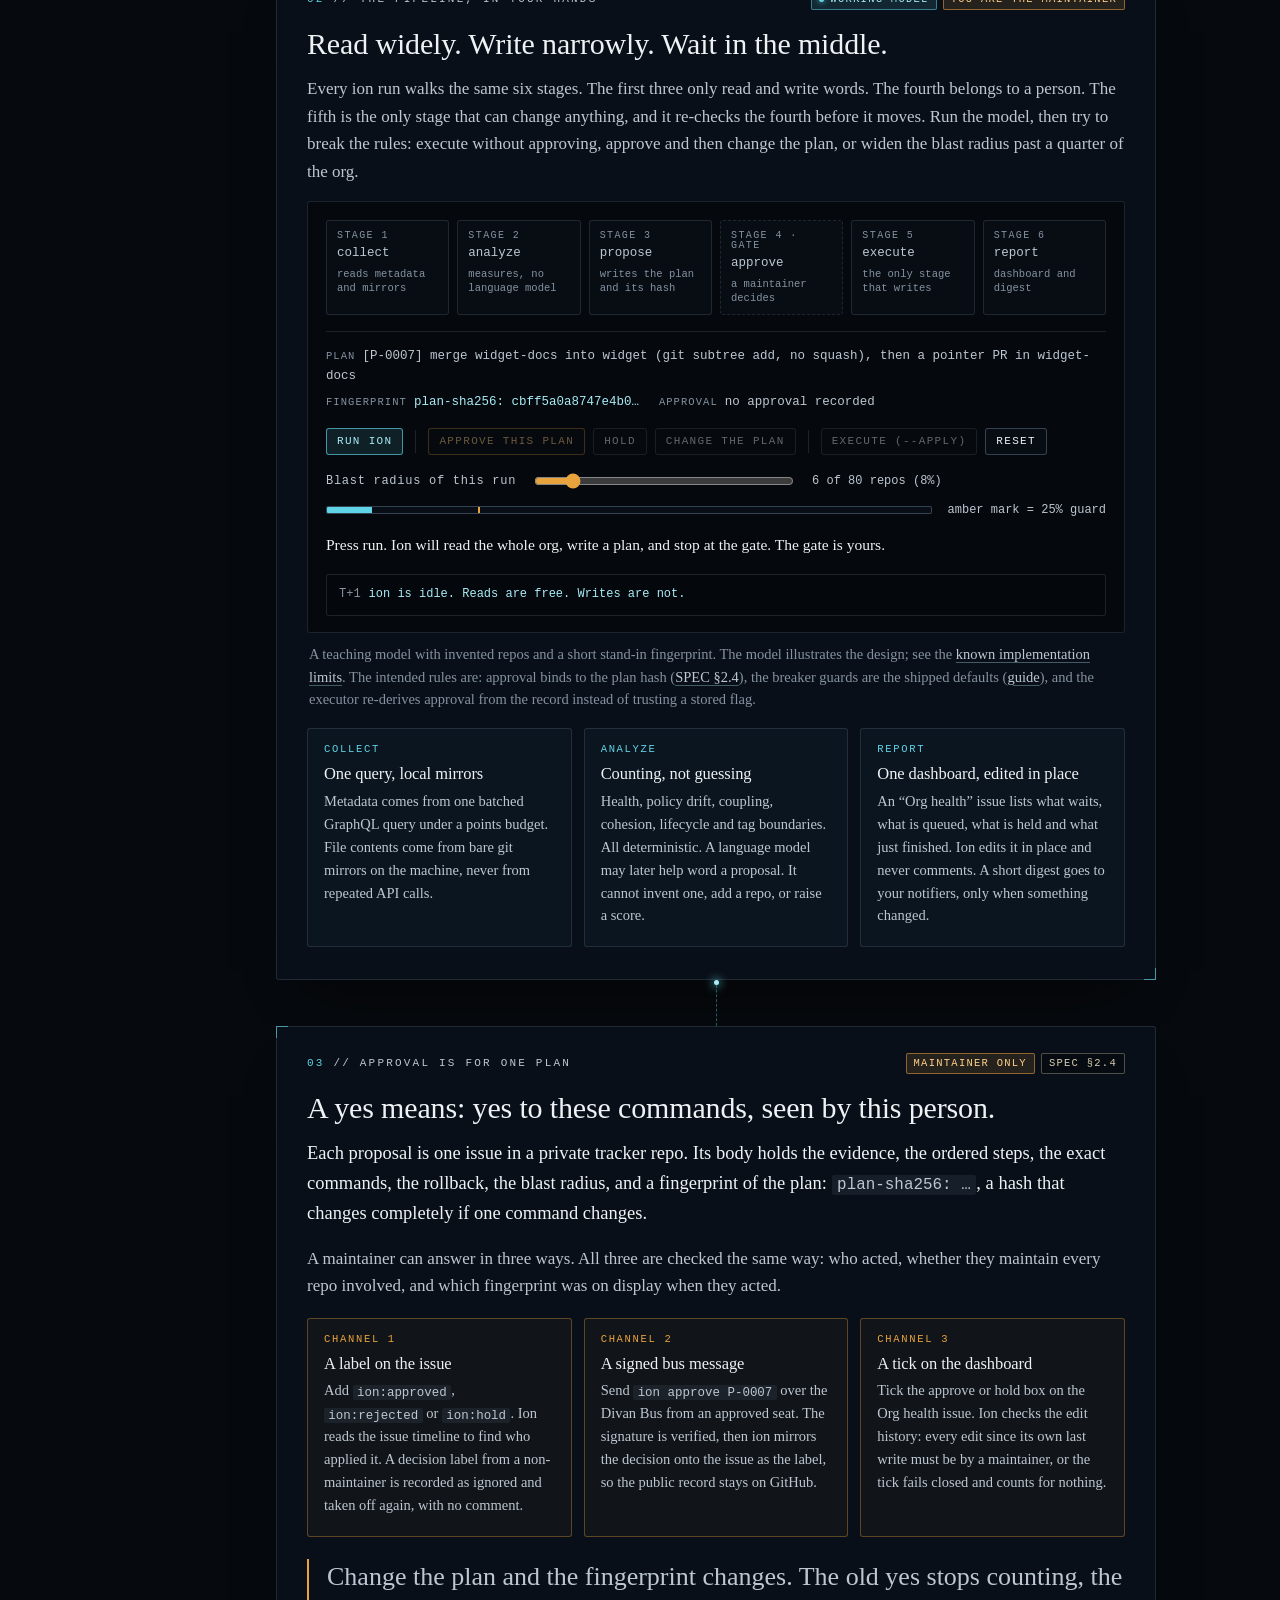
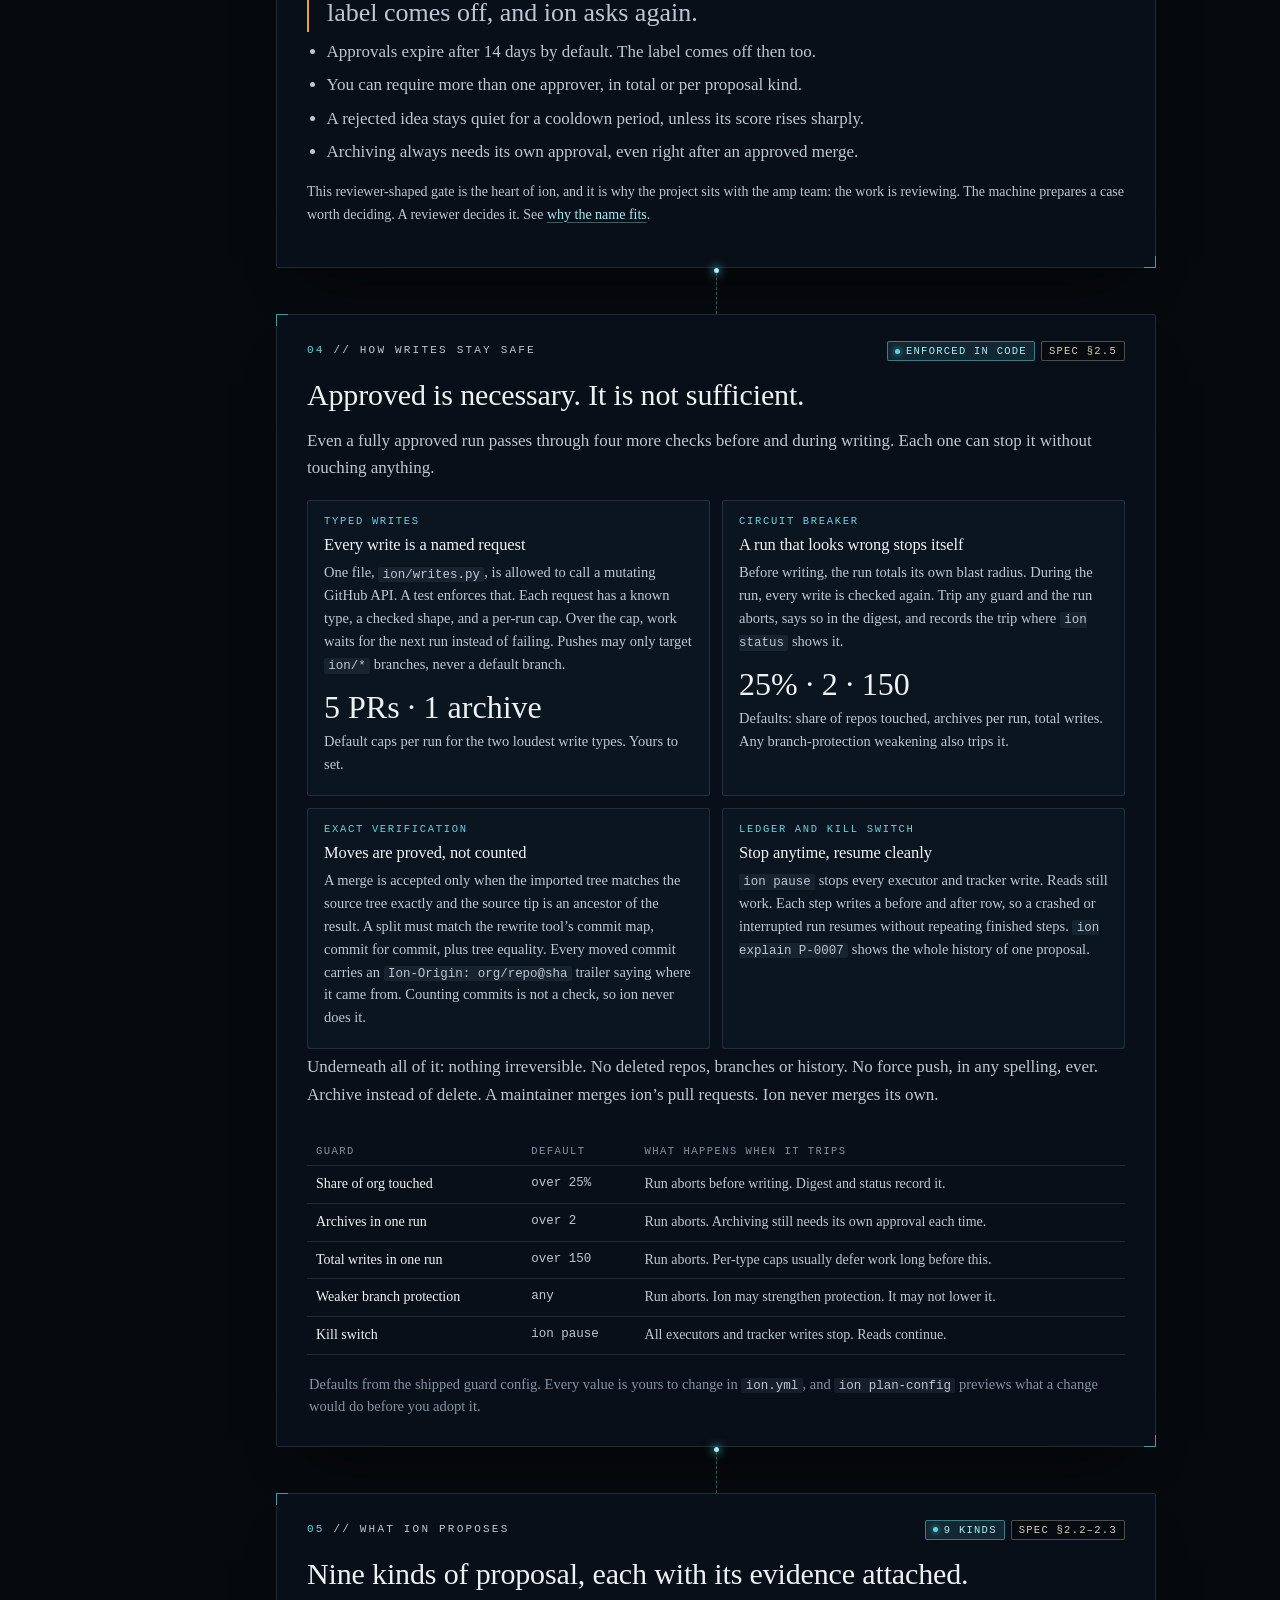
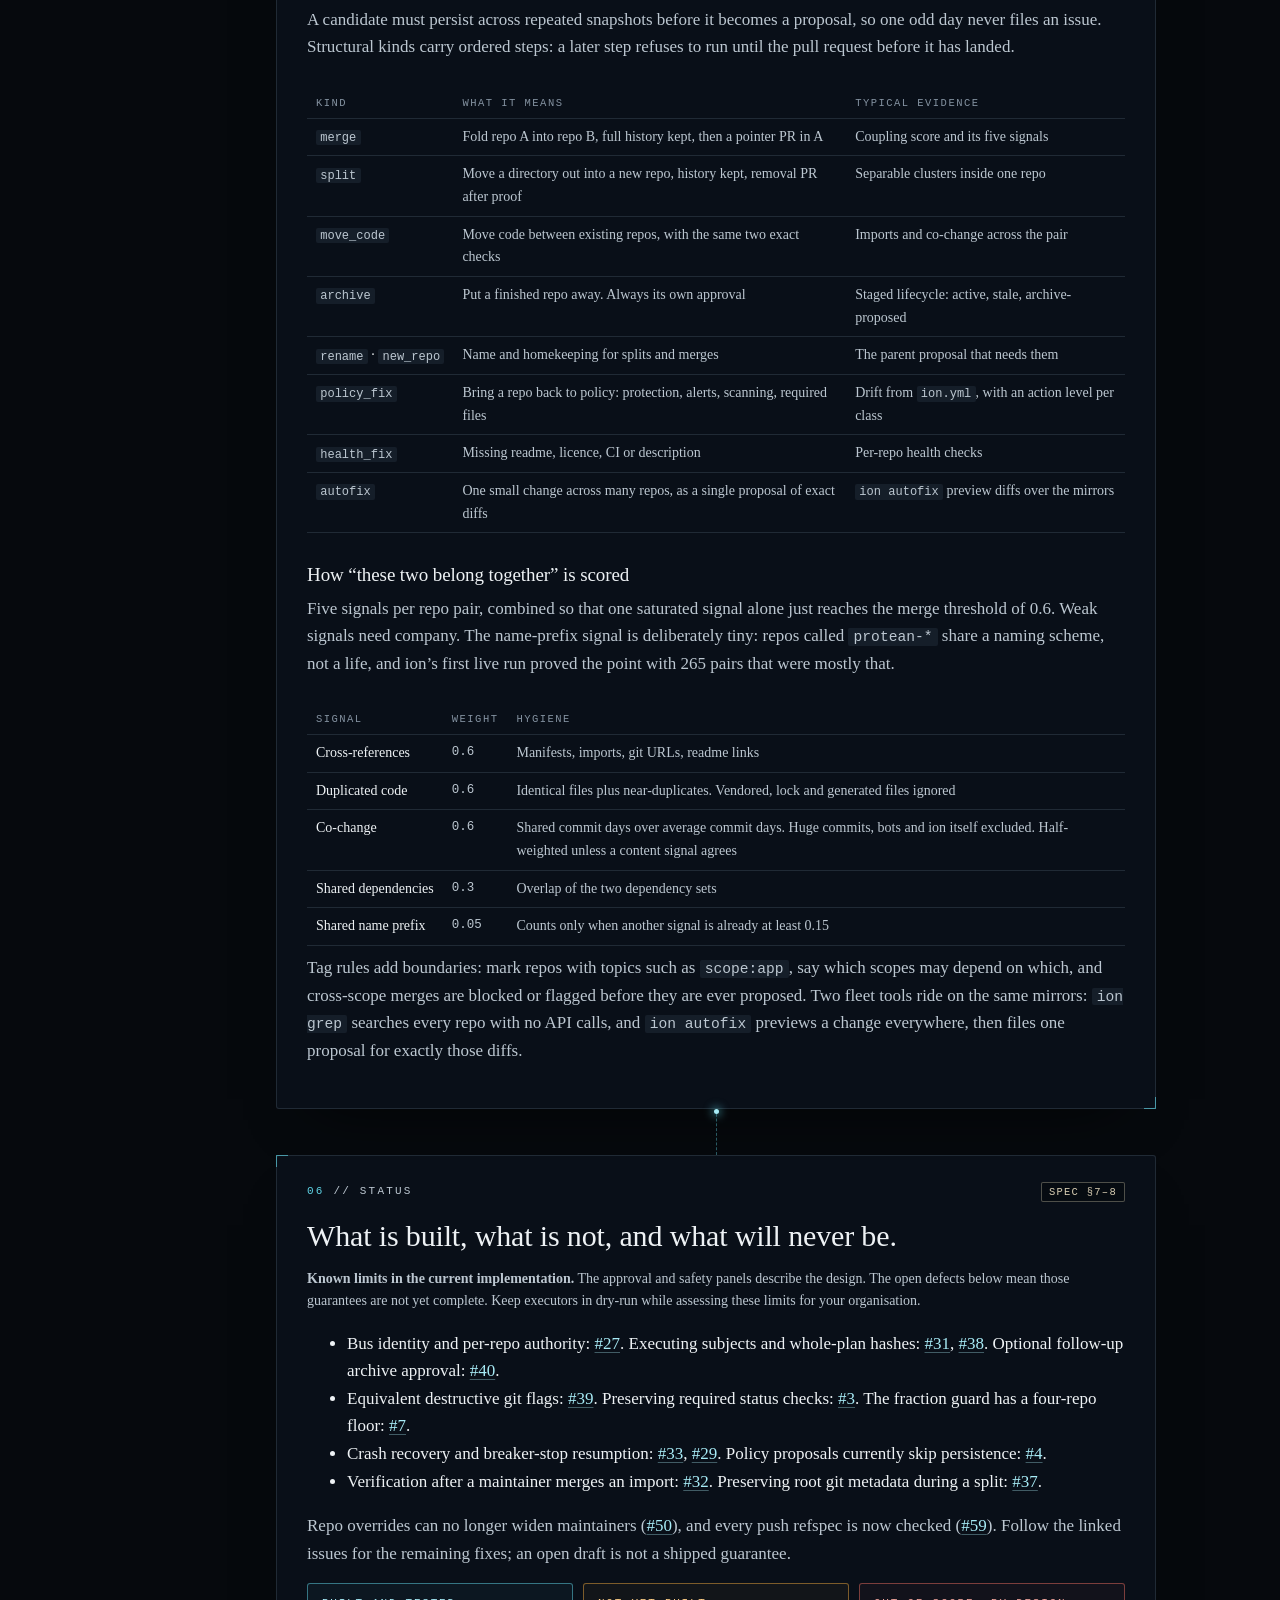
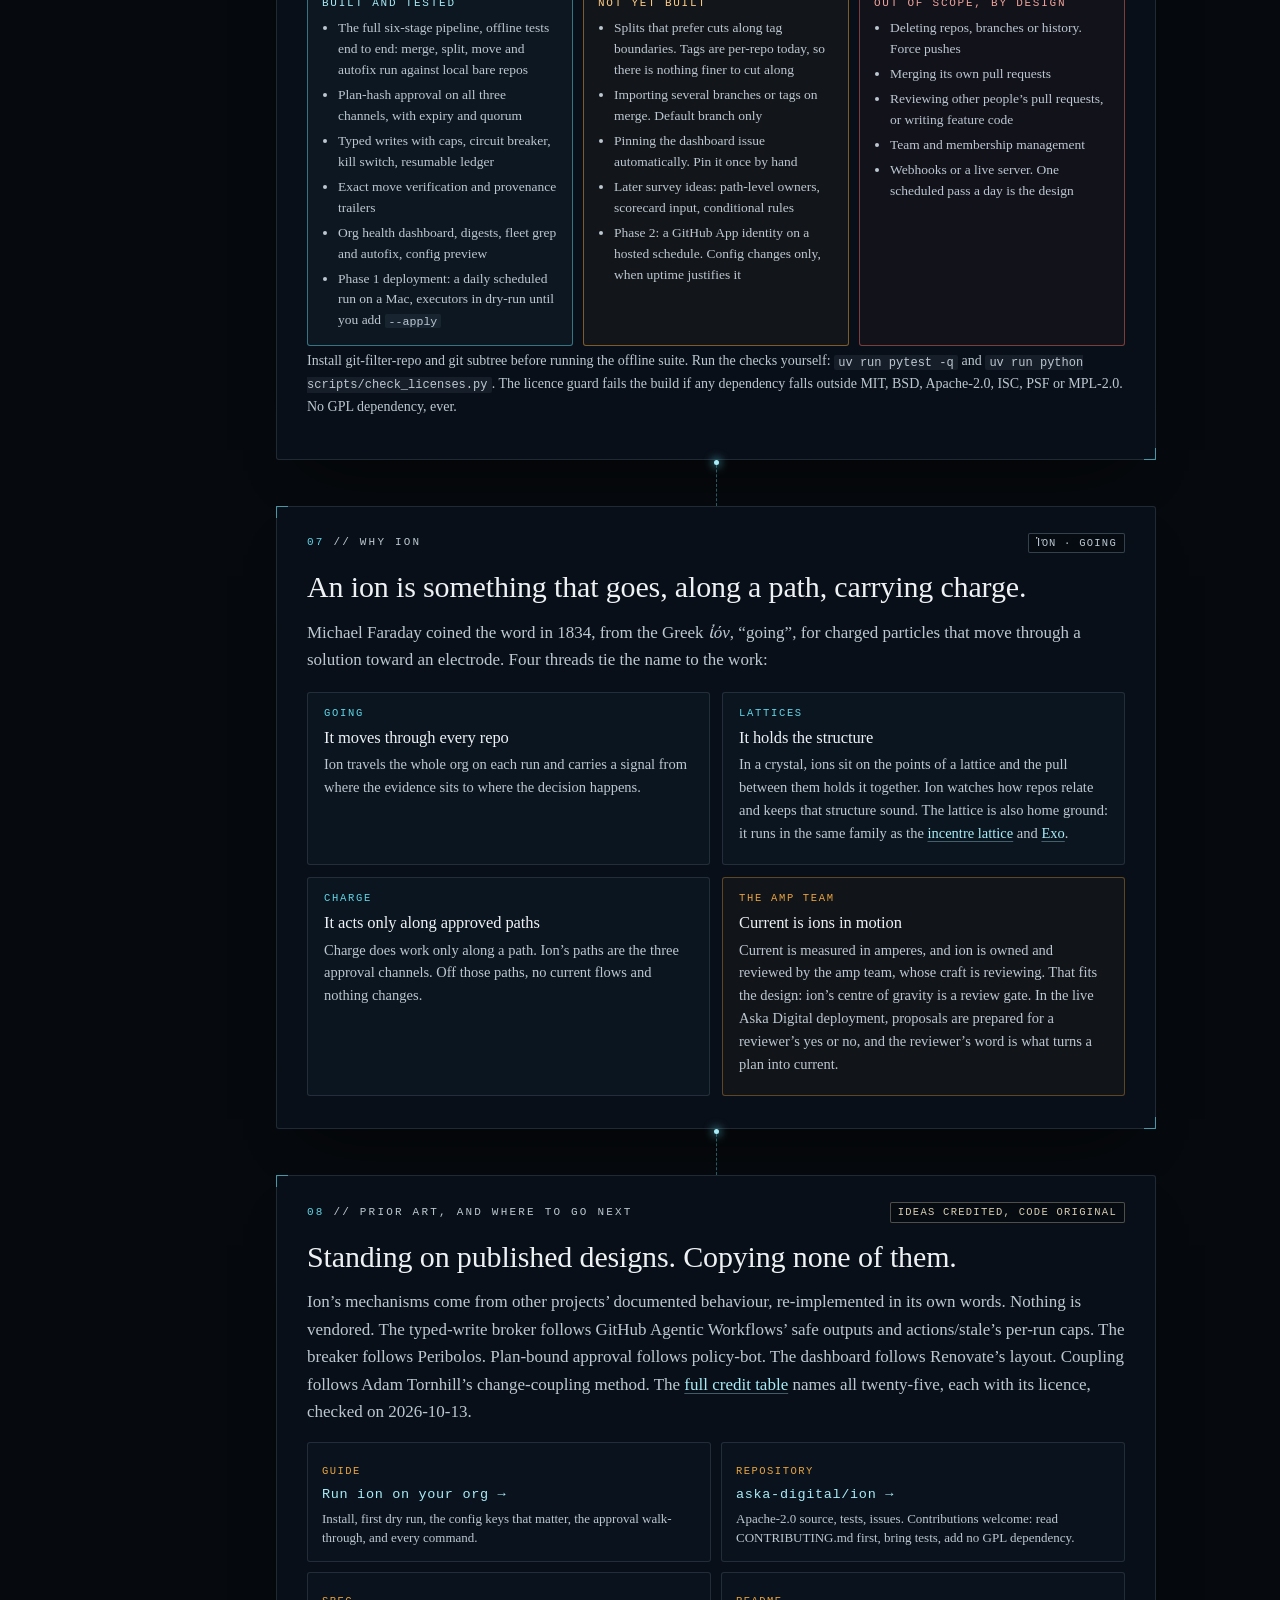
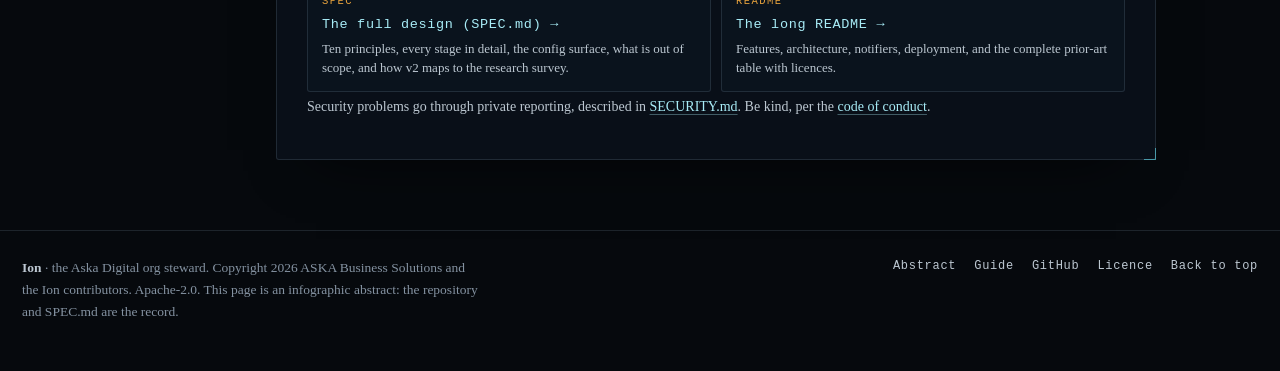
==== commit 7c2e55fa: "Document the site safety guarantees that remain incomplete" ====
--- a/site/index.html
+++ b/site/index.html
@@ -129,7 +129,7 @@
     <p class="verdict" id="sim-verdict" aria-live="polite"></p>
     <div class="log" id="sim-log" aria-label="Model run log"></div>
   </div>
-  <p class="cap">A teaching model with invented repos and a short stand-in fingerprint. The rules are ion&rsquo;s real ones: approval binds to the plan hash (<a href="https://github.com/aska-digital/ion/blob/main/SPEC.md">SPEC §2.4</a>), the breaker guards are the shipped defaults (<a href="guide.html#config">guide</a>), and the executor re-derives approval from the record instead of trusting a stored flag.</p>
+  <p class="cap">A teaching model with invented repos and a short stand-in fingerprint. The model illustrates the design; see the <a href="#status">known implementation limits</a>. The intended rules are: approval binds to the plan hash (<a href="https://github.com/aska-digital/ion/blob/main/SPEC.md">SPEC §2.4</a>), the breaker guards are the shipped defaults (<a href="guide.html#config">guide</a>), and the executor re-derives approval from the record instead of trusting a stored flag.</p>
 
   <div class="cards c3">
     <article class="card"><p class="ck">Collect</p><h3>One query, local mirrors</h3><p>Metadata comes from one batched GraphQL query under a points budget. File contents come from bare git mirrors on the machine, never from repeated API calls.</p></article>
@@ -201,7 +201,7 @@
       <tr><td><code>archive</code></td><td>Put a finished repo away. Always its own approval</td><td>Staged lifecycle: active, stale, archive-proposed</td></tr>
       <tr><td><code>rename</code> · <code>new_repo</code></td><td>Name and homekeeping for splits and merges</td><td>The parent proposal that needs them</td></tr>
       <tr><td><code>policy_fix</code></td><td>Bring a repo back to policy: protection, alerts, scanning, required files</td><td>Drift from <code>ion.yml</code>, with an action level per class</td></tr>
-      <tr><td><code>health_fix</code></td><td>Missing README skeleton (other required files are report-only)</td><td>Per-repo health checks</td></tr>
+      <tr><td><code>health_fix</code></td><td>Missing readme, licence, CI or description</td><td>Per-repo health checks</td></tr>
       <tr><td><code>autofix</code></td><td>One small change across many repos, as a single proposal of exact diffs</td><td><code>ion autofix</code> preview diffs over the mirrors</td></tr>
     </tbody>
   </table></div>
@@ -225,6 +225,14 @@
 <section class="panel reveal" id="status" data-idx="06" data-short="Status">
   <div class="plabel"><b><span class="k">06</span> // Status</b><span class="tags"><span class="tag t-spec">SPEC §7–8</span></span></div>
   <h2>What is built, what is not, and what will never be.</h2>
+  <p class="note"><strong>Known limits in the current implementation.</strong> The approval and safety panels describe the design. The open defects below mean those guarantees are not yet complete. Keep executors in dry-run while assessing these limits for your organisation.</p>
+  <ul>
+    <li>Bus identity and per-repo authority: <a href="https://github.com/aska-digital/ion/issues/27">#27</a>. Executing subjects and whole-plan hashes: <a href="https://github.com/aska-digital/ion/issues/31">#31</a>, <a href="https://github.com/aska-digital/ion/issues/38">#38</a>. Optional follow-up archive approval: <a href="https://github.com/aska-digital/ion/issues/40">#40</a>.</li>
+    <li>Equivalent destructive git flags: <a href="https://github.com/aska-digital/ion/issues/39">#39</a>. Preserving required status checks: <a href="https://github.com/aska-digital/ion/issues/3">#3</a>. The fraction guard has a four-repo floor: <a href="https://github.com/aska-digital/ion/issues/7">#7</a>.</li>
+    <li>Crash recovery and breaker-stop resumption: <a href="https://github.com/aska-digital/ion/issues/33">#33</a>, <a href="https://github.com/aska-digital/ion/issues/29">#29</a>. Policy proposals currently skip persistence: <a href="https://github.com/aska-digital/ion/issues/4">#4</a>.</li>
+    <li>Verification after a maintainer merges an import: <a href="https://github.com/aska-digital/ion/issues/32">#32</a>. Preserving root git metadata during a split: <a href="https://github.com/aska-digital/ion/issues/37">#37</a>.</li>
+  </ul>
+  <p>Repo overrides can no longer widen maintainers (<a href="https://github.com/aska-digital/ion/pull/50">#50</a>), and every push refspec is now checked (<a href="https://github.com/aska-digital/ion/pull/59">#59</a>). Follow the linked issues for the remaining fixes; an open draft is not a shipped guarantee.</p>
   <div class="status">
     <div class="st k"><h3>Built and tested</h3><ul>
       <li>The full six-stage pipeline, offline tests end to end: merge, split, move and autofix run against local bare repos</li>
@@ -249,7 +257,7 @@
       <li>Webhooks or a live server. One scheduled pass a day is the design</li>
     </ul></div>
   </div>
-  <p class="note">Run the checks yourself: <code>uv run pytest -q</code> and <code>uv run python scripts/check_licenses.py</code>. The licence guard fails the build if any dependency falls outside MIT, BSD, Apache-2.0, ISC, PSF or MPL-2.0. No GPL dependency, ever.</p>
+  <p class="note">Install git-filter-repo and git subtree before running the offline suite. Run the checks yourself: <code>uv run pytest -q</code> and <code>uv run python scripts/check_licenses.py</code>. The licence guard fails the build if any dependency falls outside MIT, BSD, Apache-2.0, ISC, PSF or MPL-2.0. No GPL dependency, ever.</p>
 </section>
 <div class="link" aria-hidden="true"><i></i></div>
 
